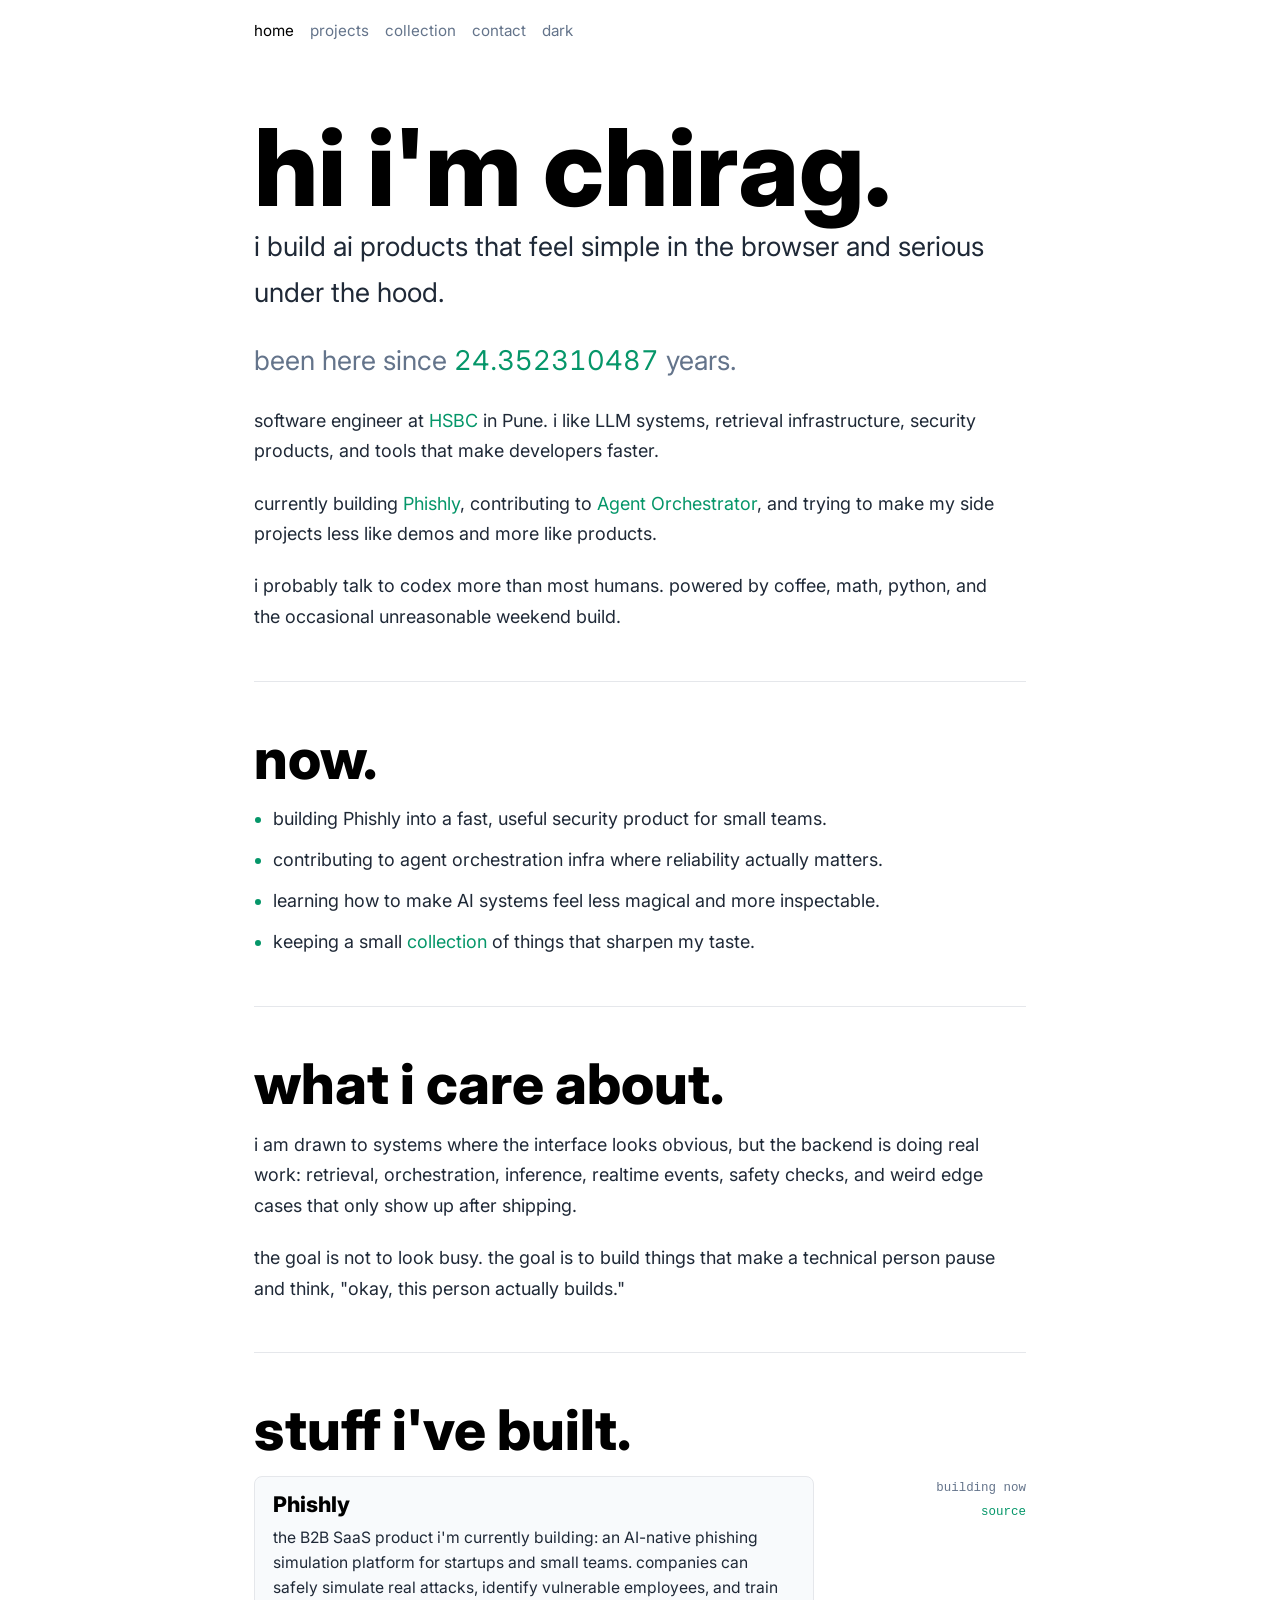
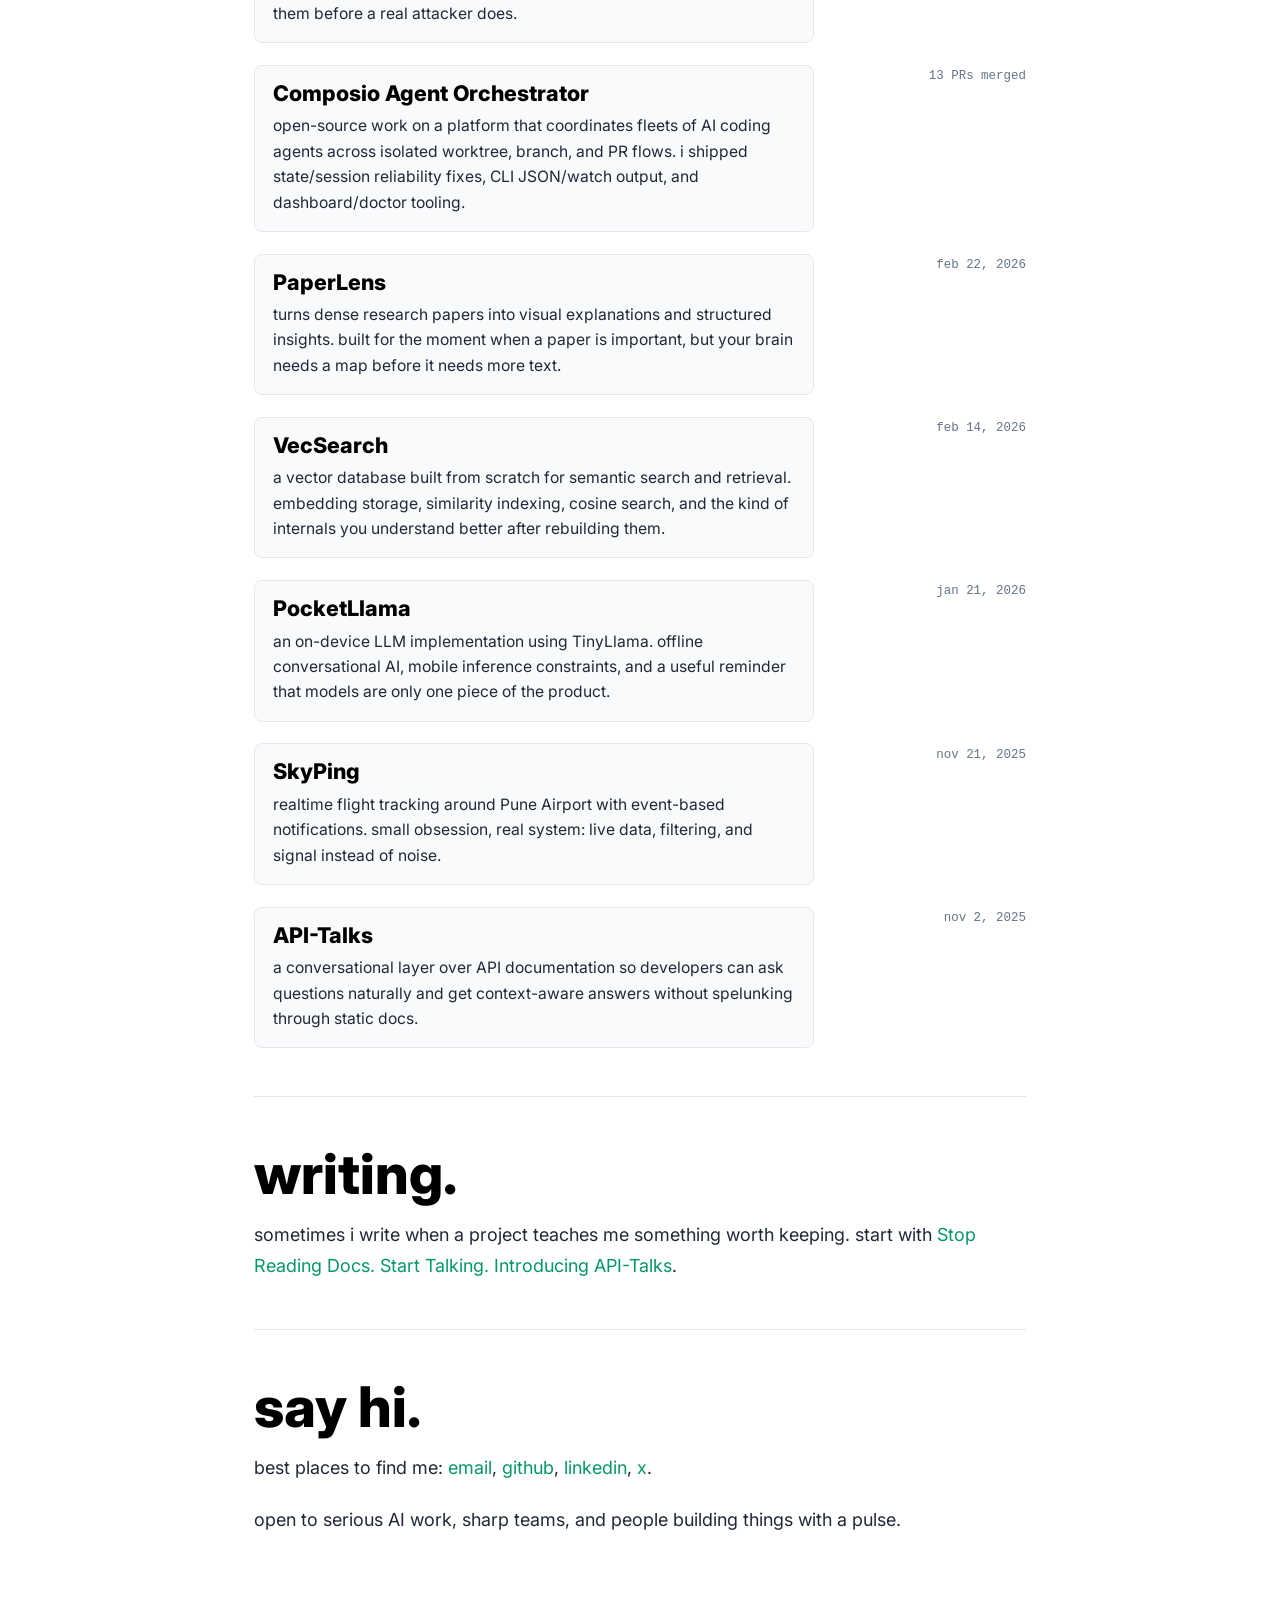
==== index.html @ a4f9f858 "add now section and curated collection" ====
<!DOCTYPE html>
<html lang="en">
<head>
    <meta charset="UTF-8">
    <meta name="viewport" content="width=device-width, initial-scale=1.0">
    <meta name="description" content="Chirag Arora - Software Engineer building AI products, retrieval systems, and developer tools.">
    <meta name="author" content="Chirag Arora">
    <meta name="theme-color" content="#ffffff">

    <meta property="og:type" content="website">
    <meta property="og:title" content="Chirag Arora - AI Software Engineer">
    <meta property="og:description" content="A proof-of-work portfolio across LLM products, vector search, realtime systems, and open source agent orchestration.">

    <meta name="twitter:card" content="summary">
    <meta name="twitter:title" content="Chirag Arora - AI Software Engineer">
    <meta name="twitter:description" content="I build practical AI products with real technical depth.">
    <meta name="twitter:creator" content="@iChiragArora">

    <title>Chirag Arora - AI Software Engineer</title>
    <link rel="icon" type="image/svg+xml" href="favicon.svg">
    <link rel="icon" type="image/png" href="favicon.png">
    <link rel="apple-touch-icon" href="favicon.png">
    <link rel="preconnect" href="https://fonts.googleapis.com">
    <link rel="preconnect" href="https://fonts.gstatic.com" crossorigin>
    <link href="https://fonts.googleapis.com/css2?family=Inter:wght@400;500;600;700;800;900&display=swap" rel="stylesheet">
    <link rel="stylesheet" href="styles.css">
</head>
<body>
    <a href="#main-content" class="skip-link">Skip to main content</a>
    <div class="scroll-progress" id="scrollProgress" role="progressbar" aria-label="Reading progress"></div>

    <header class="site-header">
        <nav class="nav" aria-label="Primary navigation">
            <a href="index.html" aria-current="page">home</a>
            <a href="#projects">projects</a>
            <a href="collection.html">collection</a>
            <a href="#contact">contact</a>
            <button class="theme-toggle" id="themeToggle" aria-label="Toggle theme">
                <span class="theme-label">theme</span>
            </button>
        </nav>
    </header>

    <main id="main-content" class="page">
        <section id="home" class="hero" aria-label="Introduction">
            <h1>hi i'm chirag.</h1>
            <p class="lede">i build ai products that feel simple in the browser and serious under the hood.</p>
            <p class="age-line">been here since <span id="ageCounter" data-birthdate="2002-07-31T00:00:00+05:30">23.000000000</span> years.</p>
            <p>
                software engineer at <a href="https://www.hsbc.co.in/" target="_blank" rel="noopener noreferrer">HSBC</a> in Pune.
                i like LLM systems, retrieval infrastructure, security products, and tools that make developers faster.
            </p>
            <p>
                currently building <a href="https://www.phishly.in/" target="_blank" rel="noopener noreferrer">Phishly</a>,
                contributing to <a href="https://github.com/ComposioHQ/agent-orchestrator" target="_blank" rel="noopener noreferrer">Agent Orchestrator</a>,
                and trying to make my side projects less like demos and more like products.
            </p>
            <p>
                i probably talk to codex more than most humans. powered by coffee, math, python, and the occasional unreasonable weekend build.
            </p>
        </section>

        <hr>

        <section class="now" aria-label="Now">
            <h2>now.</h2>
            <ul class="now-list">
                <li>building Phishly into a fast, useful security product for small teams.</li>
                <li>contributing to agent orchestration infra where reliability actually matters.</li>
                <li>learning how to make AI systems feel less magical and more inspectable.</li>
                <li>keeping a small <a href="collection.html">collection</a> of things that sharpen my taste.</li>
            </ul>
        </section>

        <hr>

        <section class="story" aria-label="About">
            <h2>what i care about.</h2>
            <p>
                i am drawn to systems where the interface looks obvious, but the backend is doing real work:
                retrieval, orchestration, inference, realtime events, safety checks, and weird edge cases that only show up after shipping.
            </p>
            <p>
                the goal is not to look busy. the goal is to build things that make a technical person pause and think,
                "okay, this person actually builds."
            </p>
        </section>

        <hr>

        <section id="projects" class="projects" aria-label="Projects">
            <h2>stuff i've built.</h2>
            <div class="projects-grid">
                <article class="project-item">
                    <a href="https://www.phishly.in/" target="_blank" rel="noopener noreferrer" class="project-card">
                        <h3>Phishly</h3>
                        <p>
                            the B2B SaaS product i'm currently building: an AI-native phishing simulation platform for startups and small teams. companies can safely simulate real attacks, identify vulnerable employees, and train them before a real attacker does.
                        </p>
                    </a>
                    <div class="project-meta">
                        <span>building now</span>
                        <a href="https://github.com/ChiragArora31/Phishly" target="_blank" rel="noopener noreferrer">source</a>
                    </div>
                </article>

                <article class="project-item">
                    <a href="https://github.com/ComposioHQ/agent-orchestrator" target="_blank" rel="noopener noreferrer" class="project-card">
                        <h3>Composio Agent Orchestrator</h3>
                        <p>
                            open-source work on a platform that coordinates fleets of AI coding agents across isolated worktree, branch, and PR flows. i shipped state/session reliability fixes, CLI JSON/watch output, and dashboard/doctor tooling.
                        </p>
                    </a>
                    <div class="project-meta">
                        <span>13 PRs merged</span>
                    </div>
                </article>

                <article class="project-item">
                    <a href="https://www.paperlens.in/" target="_blank" rel="noopener noreferrer" class="project-card">
                        <h3>PaperLens</h3>
                        <p>
                            turns dense research papers into visual explanations and structured insights. built for the moment when a paper is important, but your brain needs a map before it needs more text.
                        </p>
                    </a>
                    <div class="project-meta">
                        <span>feb 22, 2026</span>
                    </div>
                </article>

                <article class="project-item">
                    <a href="https://github.com/ChiragArora31/VecSearch" target="_blank" rel="noopener noreferrer" class="project-card">
                        <h3>VecSearch</h3>
                        <p>
                            a vector database built from scratch for semantic search and retrieval. embedding storage, similarity indexing, cosine search, and the kind of internals you understand better after rebuilding them.
                        </p>
                    </a>
                    <div class="project-meta">
                        <span>feb 14, 2026</span>
                    </div>
                </article>

                <article class="project-item">
                    <a href="https://github.com/ChiragArora31/PocketLlama" target="_blank" rel="noopener noreferrer" class="project-card">
                        <h3>PocketLlama</h3>
                        <p>
                            an on-device LLM implementation using TinyLlama. offline conversational AI, mobile inference constraints, and a useful reminder that models are only one piece of the product.
                        </p>
                    </a>
                    <div class="project-meta">
                        <span>jan 21, 2026</span>
                    </div>
                </article>

                <article class="project-item">
                    <a href="https://github.com/ChiragArora31/SkyPing" target="_blank" rel="noopener noreferrer" class="project-card">
                        <h3>SkyPing</h3>
                        <p>
                            realtime flight tracking around Pune Airport with event-based notifications. small obsession, real system: live data, filtering, and signal instead of noise.
                        </p>
                    </a>
                    <div class="project-meta">
                        <span>nov 21, 2025</span>
                    </div>
                </article>

                <article class="project-item">
                    <a href="https://github.com/ChiragArora31/API-Talks" target="_blank" rel="noopener noreferrer" class="project-card">
                        <h3>API-Talks</h3>
                        <p>
                            a conversational layer over API documentation so developers can ask questions naturally and get context-aware answers without spelunking through static docs.
                        </p>
                    </a>
                    <div class="project-meta">
                        <span>nov 2, 2025</span>
                    </div>
                </article>
            </div>
        </section>

        <hr>

        <section id="writing" aria-label="Writing">
            <h2>writing.</h2>
            <p>
                sometimes i write when a project teaches me something worth keeping.
                start with <a href="https://medium.com/@chiragarora1831/stop-reading-docs-start-talking-introducing-api-talks-6054b55aecd1" target="_blank" rel="noopener noreferrer">Stop Reading Docs. Start Talking. Introducing API-Talks</a>.
            </p>
        </section>

        <hr>

        <section id="contact" aria-label="Contact">
            <h2>say hi.</h2>
            <p>
                best places to find me:
                <a href="mailto:chiragarora1831@gmail.com">email</a>,
                <a href="https://github.com/ChiragArora31/" target="_blank" rel="noopener noreferrer">github</a>,
                <a href="https://www.linkedin.com/in/chirag-arora-3107/" target="_blank" rel="noopener noreferrer">linkedin</a>,
                <a href="https://x.com/iChiragArora" target="_blank" rel="noopener noreferrer">x</a>.
            </p>
            <p>open to serious AI work, sharp teams, and people building things with a pulse.</p>
        </section>
    </main>

    <script src="script.js"></script>
</body>
</html>
---- styles.css ----
:root {
    --bg-color: #ffffff;
    --text-color: #1f2937;
    --heading-color: #000000;
    --muted-color: #64748b;
    --link-color: #059669;
    --border-color: #e5e7eb;
    --card-color: #f8fafc;
    --card-hover: #f1f5f9;
    --focus-color: #059669;
    --font-sans: "Inter", -apple-system, BlinkMacSystemFont, "Segoe UI", sans-serif;
    --font-mono: "SFMono-Regular", Consolas, "Liberation Mono", monospace;
    --container: 820px;
    --transition: 180ms ease;
}

[data-theme="dark"] {
    --bg-color: #050505;
    --text-color: #d1d5db;
    --heading-color: #ffffff;
    --muted-color: #9ca3af;
    --link-color: #34d399;
    --border-color: #242424;
    --card-color: #101010;
    --card-hover: #171717;
    --focus-color: #34d399;
}

* {
    box-sizing: border-box;
    margin: 0;
    padding: 0;
}

html {
    scroll-behavior: smooth;
}

body {
    background: var(--bg-color);
    color: var(--text-color);
    font-family: var(--font-sans);
    font-size: 18px;
    line-height: 1.7;
    text-rendering: optimizeLegibility;
    -webkit-font-smoothing: antialiased;
    transition: background-color var(--transition), color var(--transition);
}

a {
    color: var(--link-color);
    text-decoration: none;
    text-decoration-thickness: 1px;
    text-underline-offset: 3px;
    transition: color var(--transition), background-color var(--transition), border-color var(--transition);
}

a:hover {
    text-decoration: underline;
}

a:focus-visible,
button:focus-visible {
    outline: 2px solid var(--focus-color);
    outline-offset: 3px;
}

h1,
h2,
h3 {
    color: var(--heading-color);
    font-weight: 800;
    line-height: 1.05;
    letter-spacing: 0;
}

h1 {
    max-width: 10ch;
    font-size: clamp(3.5rem, 11vw, 6.7rem);
}

h2 {
    margin-bottom: 1rem;
    font-size: clamp(2rem, 6vw, 3.5rem);
}

h3 {
    font-size: 1.35rem;
}

p {
    max-width: 68ch;
    margin-bottom: 1.35rem;
}

hr {
    max-width: var(--container);
    margin: 3rem auto;
    border: 0;
    border-top: 1px solid var(--border-color);
}

.skip-link {
    position: absolute;
    top: -100px;
    left: 1rem;
    z-index: 10000;
    background: var(--heading-color);
    color: var(--bg-color);
    padding: 0.55rem 0.8rem;
    font-weight: 700;
}

.skip-link:focus {
    top: 1rem;
}

.scroll-progress {
    position: fixed;
    top: 0;
    left: 0;
    z-index: 1000;
    width: 0;
    height: 2px;
    background: var(--link-color);
}

.site-header {
    max-width: var(--container);
    margin: 0 auto;
    padding: 1.15rem 1.5rem 0;
}

.nav {
    display: flex;
    align-items: center;
    gap: 1rem;
    flex-wrap: wrap;
    font-size: 0.95rem;
}

.nav a,
.theme-toggle {
    color: var(--muted-color);
}

.nav a[aria-current="page"],
.nav a:hover,
.theme-toggle:hover {
    color: var(--heading-color);
}

.theme-toggle {
    border: 0;
    background: transparent;
    cursor: pointer;
    font: inherit;
}

.page {
    max-width: var(--container);
    margin: 0 auto;
    padding: 3.2rem 1.5rem 5rem;
}

.hero {
    padding-top: 1rem;
}

.hero.compact h1 {
    max-width: 14ch;
}

.lede,
.age-line {
    font-size: clamp(1.25rem, 3vw, 1.7rem);
}

.age-line {
    color: var(--muted-color);
}

#ageCounter {
    color: var(--link-color);
    font-variant-numeric: tabular-nums;
}

.story p:last-child,
.now-list,
#writing p:last-child,
#contact p:last-child {
    margin-bottom: 0;
}

.now-list {
    display: grid;
    gap: 0.65rem;
    max-width: 68ch;
    padding-left: 1.2rem;
}

.now-list li::marker {
    color: var(--link-color);
}

.projects-grid {
    display: flex;
    flex-direction: column;
    gap: 1.35rem;
}

.project-item {
    display: grid;
    grid-template-columns: minmax(0, 1fr) 190px;
    gap: 1.4rem;
    align-items: start;
}

.project-card {
    display: block;
    width: 100%;
    max-width: 620px;
    padding: 1rem 1.1rem;
    color: var(--text-color);
    background: var(--card-color);
    border: 1px solid var(--border-color);
    border-radius: 8px;
}

.project-card:hover {
    background: var(--card-hover);
    text-decoration: none;
}

.project-card h3 {
    margin-bottom: 0.55rem;
}

.project-card p {
    margin-bottom: 0;
    font-size: 0.98rem;
    line-height: 1.62;
}

.project-meta {
    display: flex;
    flex-direction: column;
    align-items: flex-end;
    gap: 0.35rem;
    padding-top: 0.15rem;
    color: var(--muted-color);
    font-family: var(--font-mono);
    font-size: 0.78rem;
    line-height: 1.5;
    text-align: right;
}

.project-meta a {
    font-family: var(--font-mono);
}

.collection-page h2 {
    font-size: clamp(1.65rem, 4vw, 2.35rem);
}

.collection-list {
    display: grid;
    gap: 0.65rem;
    list-style: none;
}

.collection-list li {
    color: var(--text-color);
}

.collection-list span {
    color: var(--muted-color);
}

.collection-list a + span::before {
    content: " - ";
    color: var(--muted-color);
}

@media (max-width: 720px) {
    body {
        font-size: 17px;
    }

    .site-header {
        padding-inline: 1rem;
    }

    .page {
        padding: 2.4rem 1rem 4rem;
    }

    h1 {
        font-size: clamp(3.1rem, 15vw, 4.8rem);
    }

    hr {
        margin: 2.25rem 1rem;
    }

    .project-item {
        grid-template-columns: 1fr;
        gap: 0.45rem;
    }

    .project-card {
        max-width: none;
    }

    .project-meta {
        align-items: flex-start;
        text-align: left;
    }
}
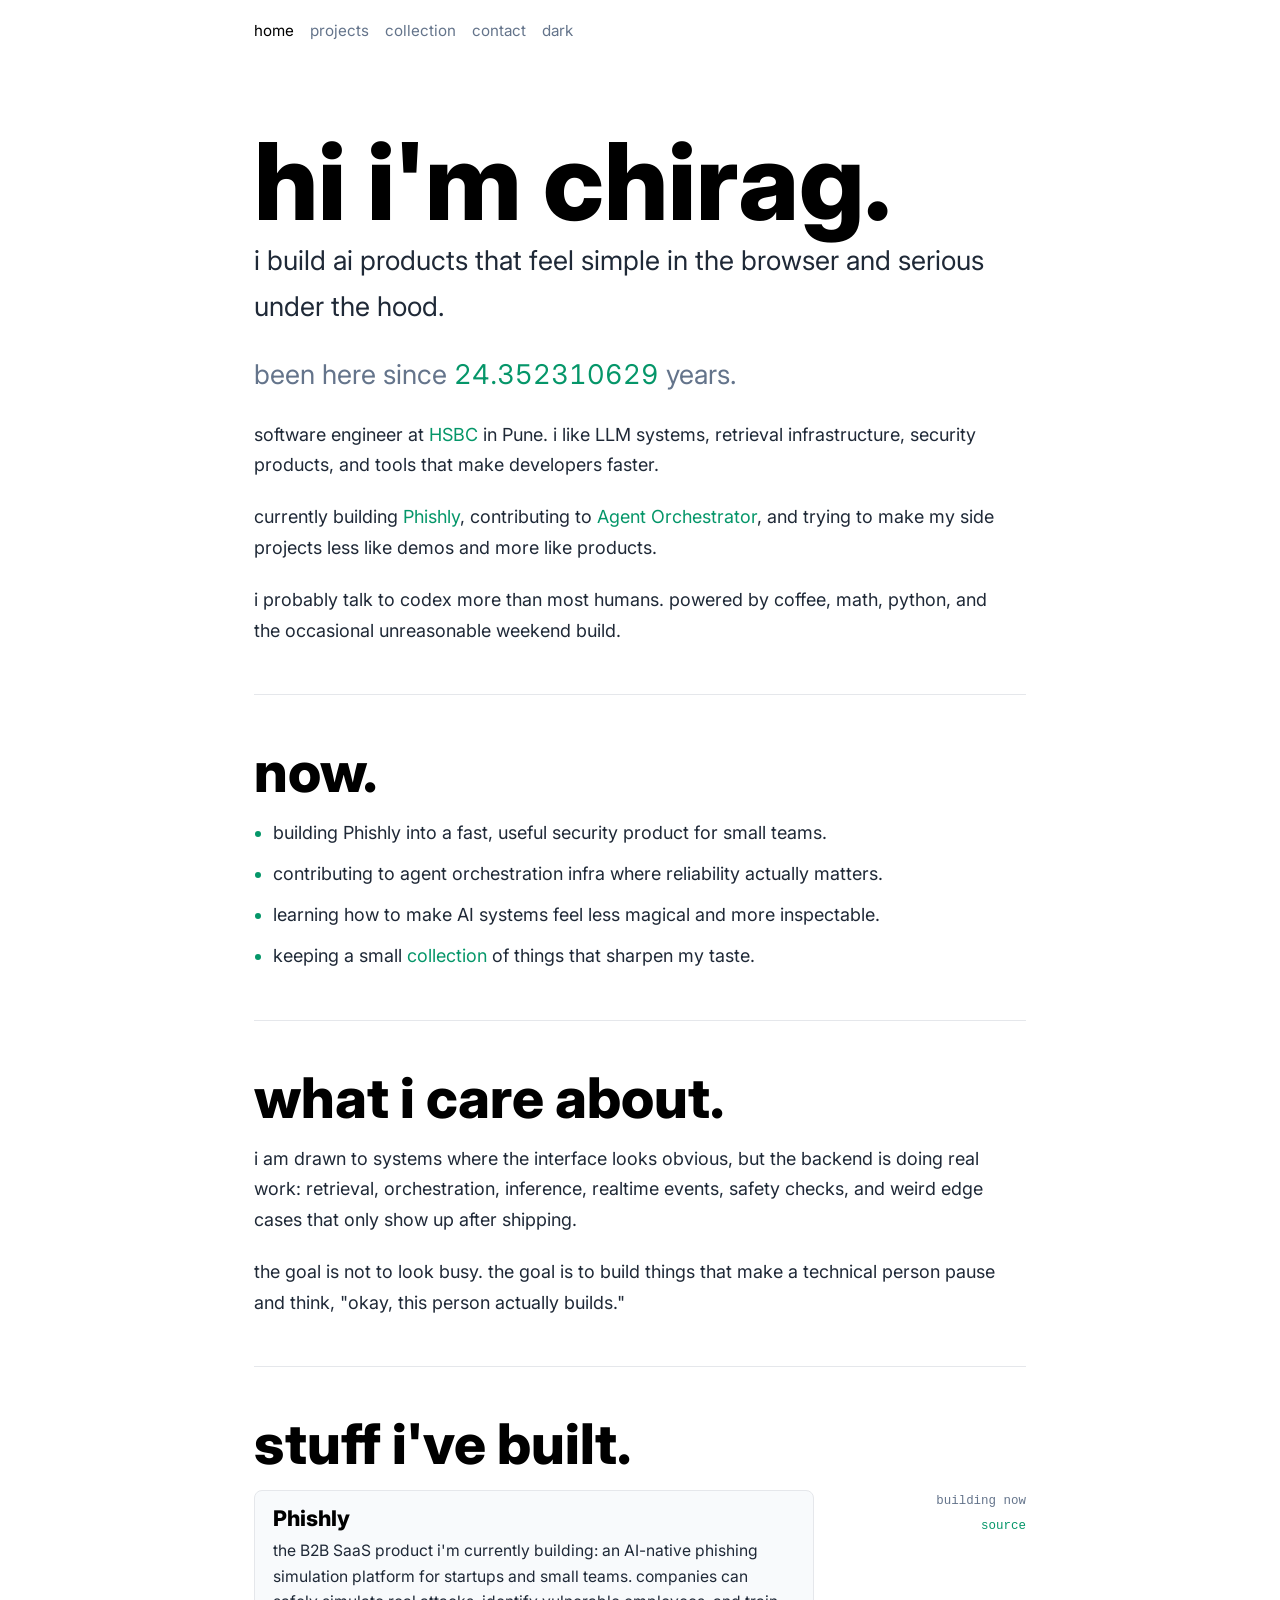
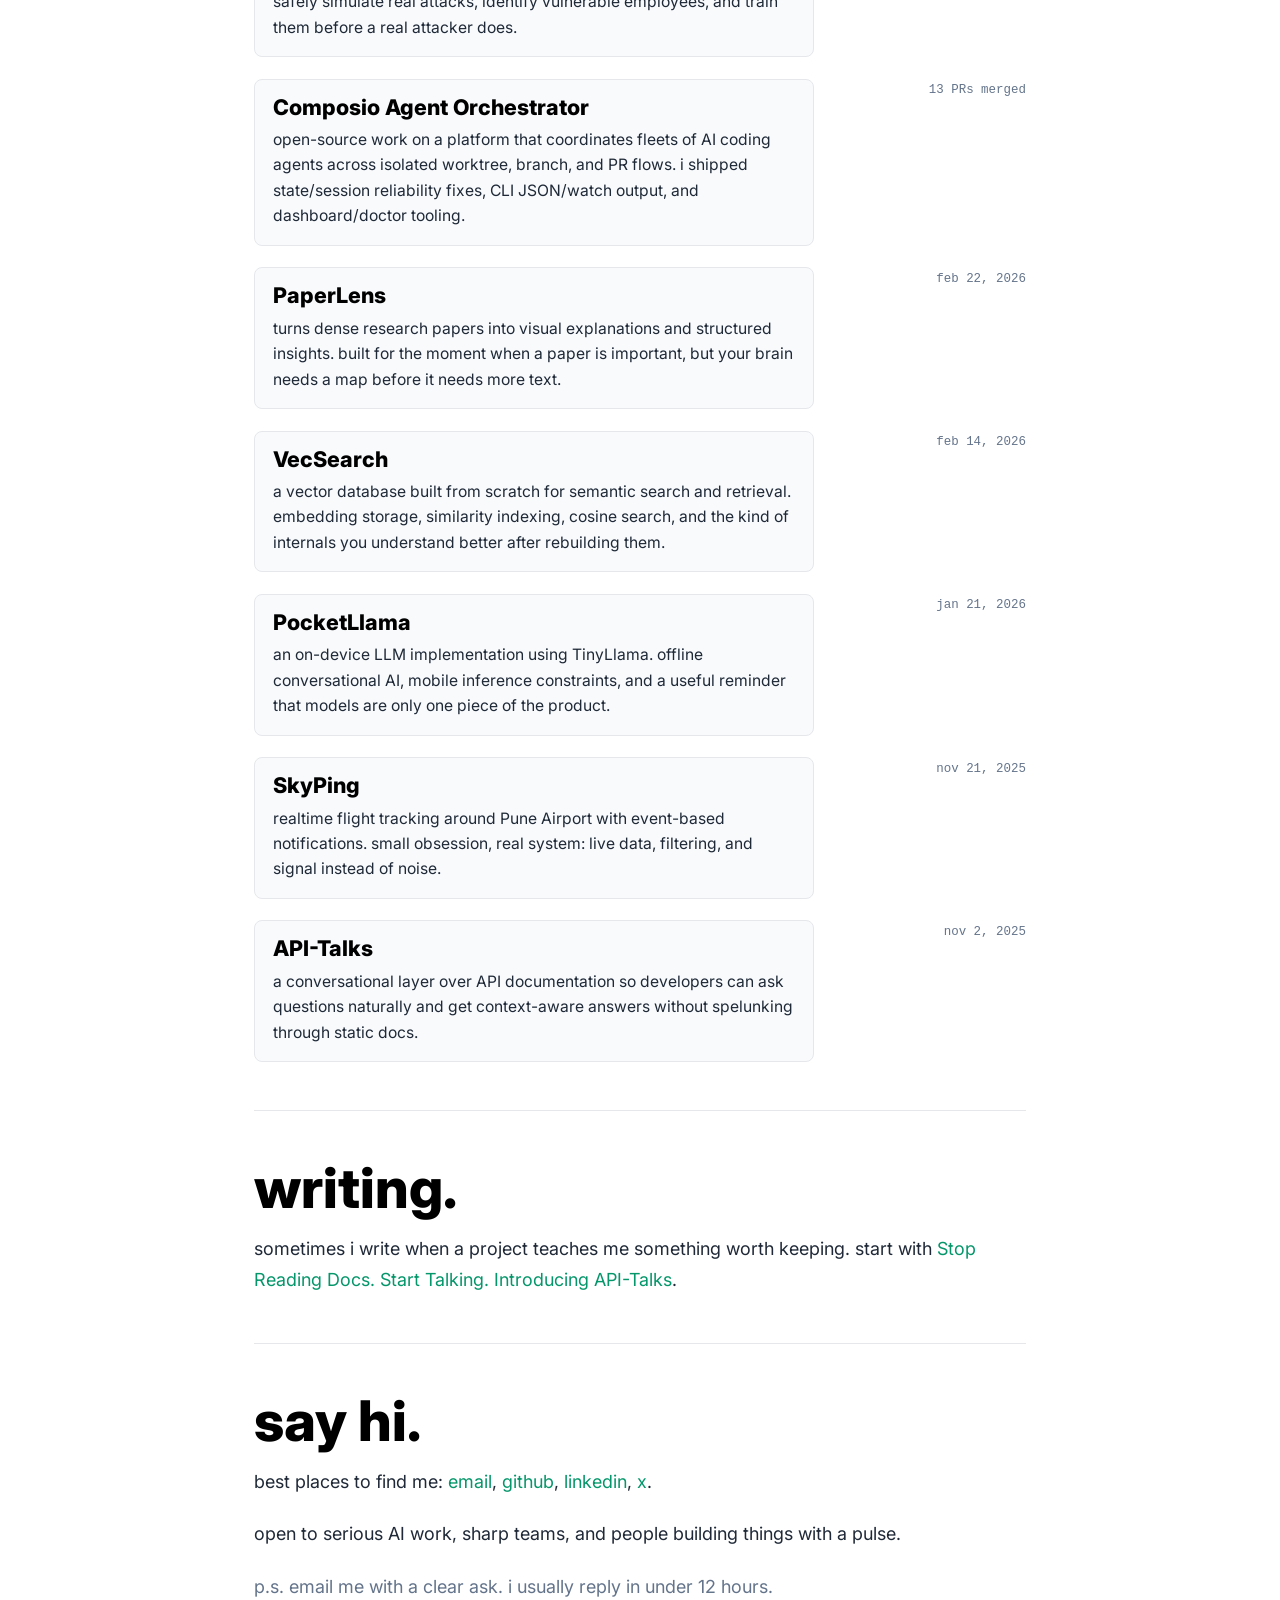
==== commit 7ccf51d2: "add contact urgency note and collection pointers" ====
--- a/index.html
+++ b/index.html
@@ -200,6 +200,7 @@
                 <a href="https://x.com/iChiragArora" target="_blank" rel="noopener noreferrer">x</a>.
             </p>
             <p>open to serious AI work, sharp teams, and people building things with a pulse.</p>
+            <p class="contact-note">p.s. email me with a clear ask. i usually reply in under 12 hours.</p>
         </section>
     </main>
 
--- a/styles.css
+++ b/styles.css
@@ -126,9 +126,15 @@
 }
 
 .site-header {
+    position: sticky;
+    top: 0;
+    z-index: 100;
+    background: var(--bg-color);
+    border-bottom: 1px solid transparent;
     max-width: var(--container);
     margin: 0 auto;
-    padding: 1.15rem 1.5rem 0;
+    padding: 1.15rem 1.5rem 0.8rem;
+    transition: background-color var(--transition), border-color var(--transition);
 }
 
 .nav {
@@ -190,6 +196,15 @@
 #writing p:last-child,
 #contact p:last-child {
     margin-bottom: 0;
+}
+
+.contact-note,
+.section-pointer {
+    color: var(--muted-color);
+}
+
+.contact-note {
+    margin-top: 1.4rem;
 }
 
 .now-list {
@@ -263,6 +278,10 @@
     font-size: clamp(1.65rem, 4vw, 2.35rem);
 }
 
+.section-pointer {
+    margin-top: -0.25rem;
+}
+
 .collection-list {
     display: grid;
     gap: 0.65rem;
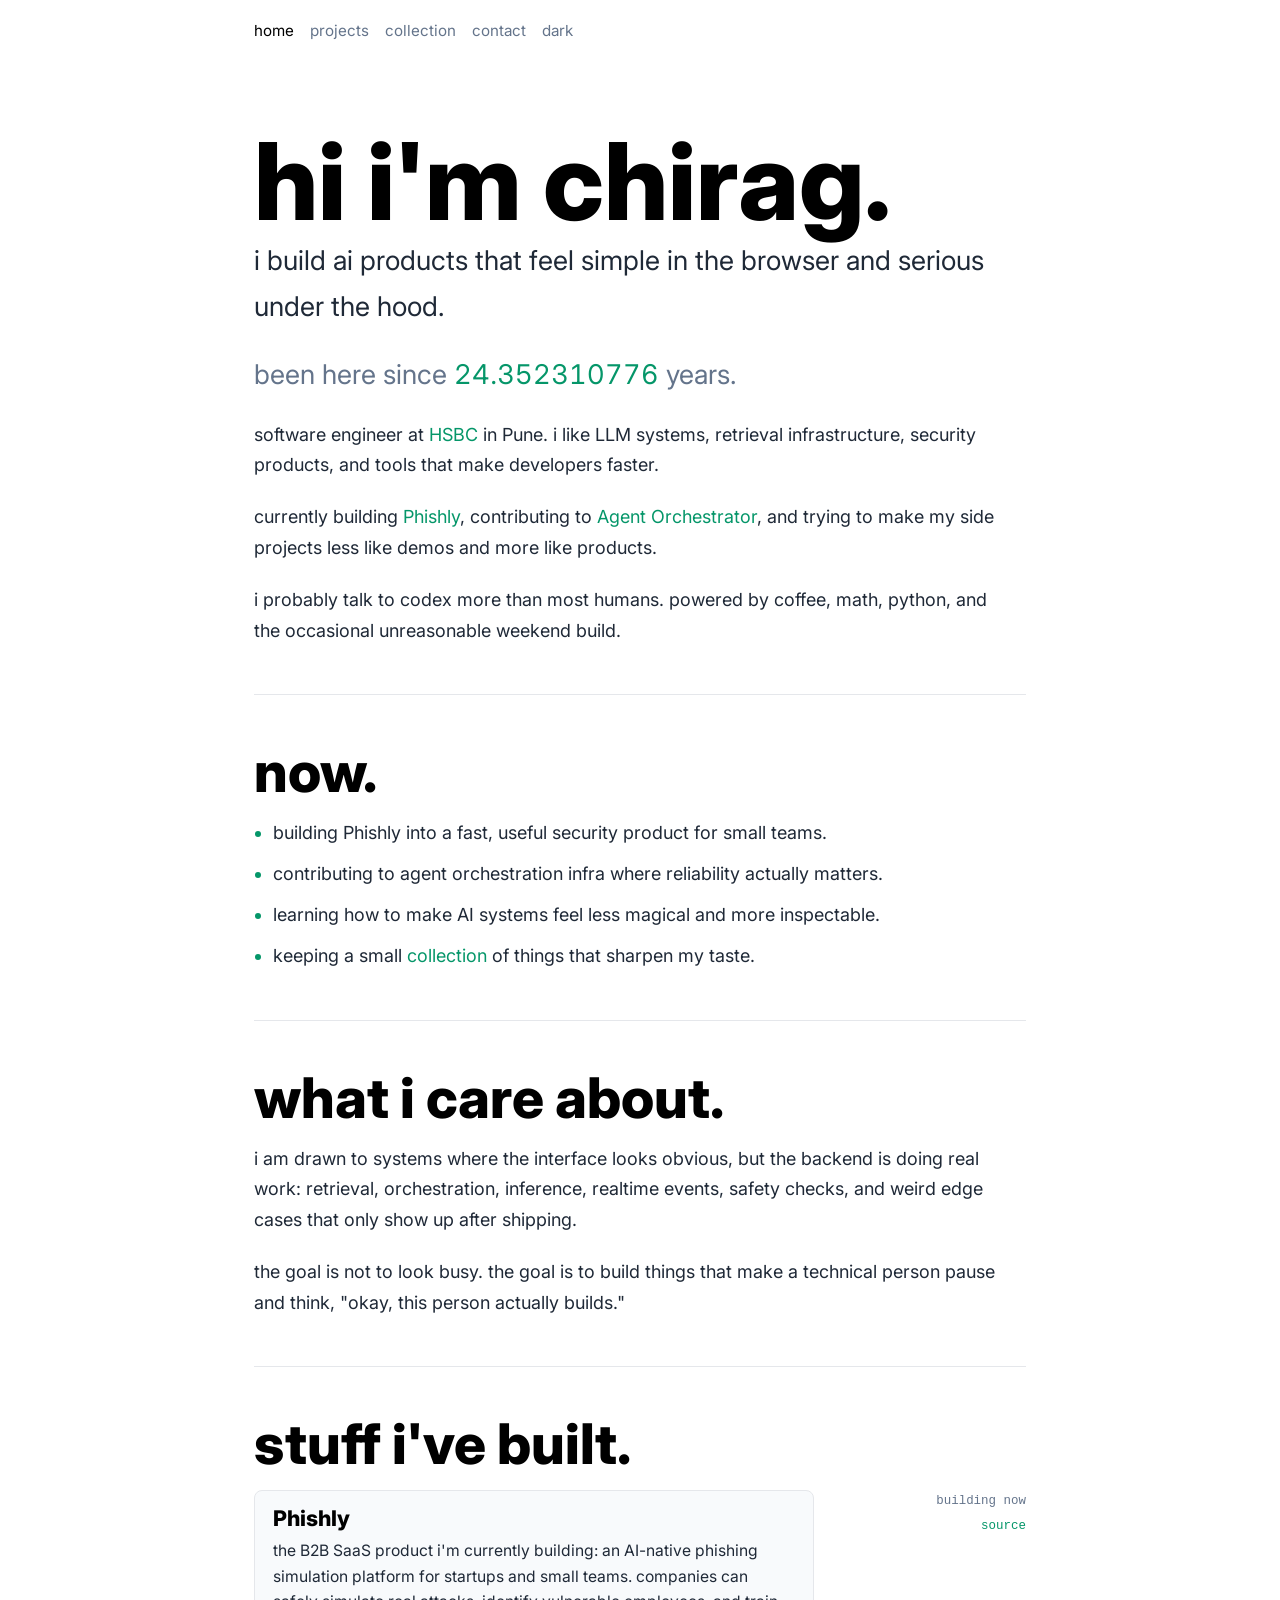
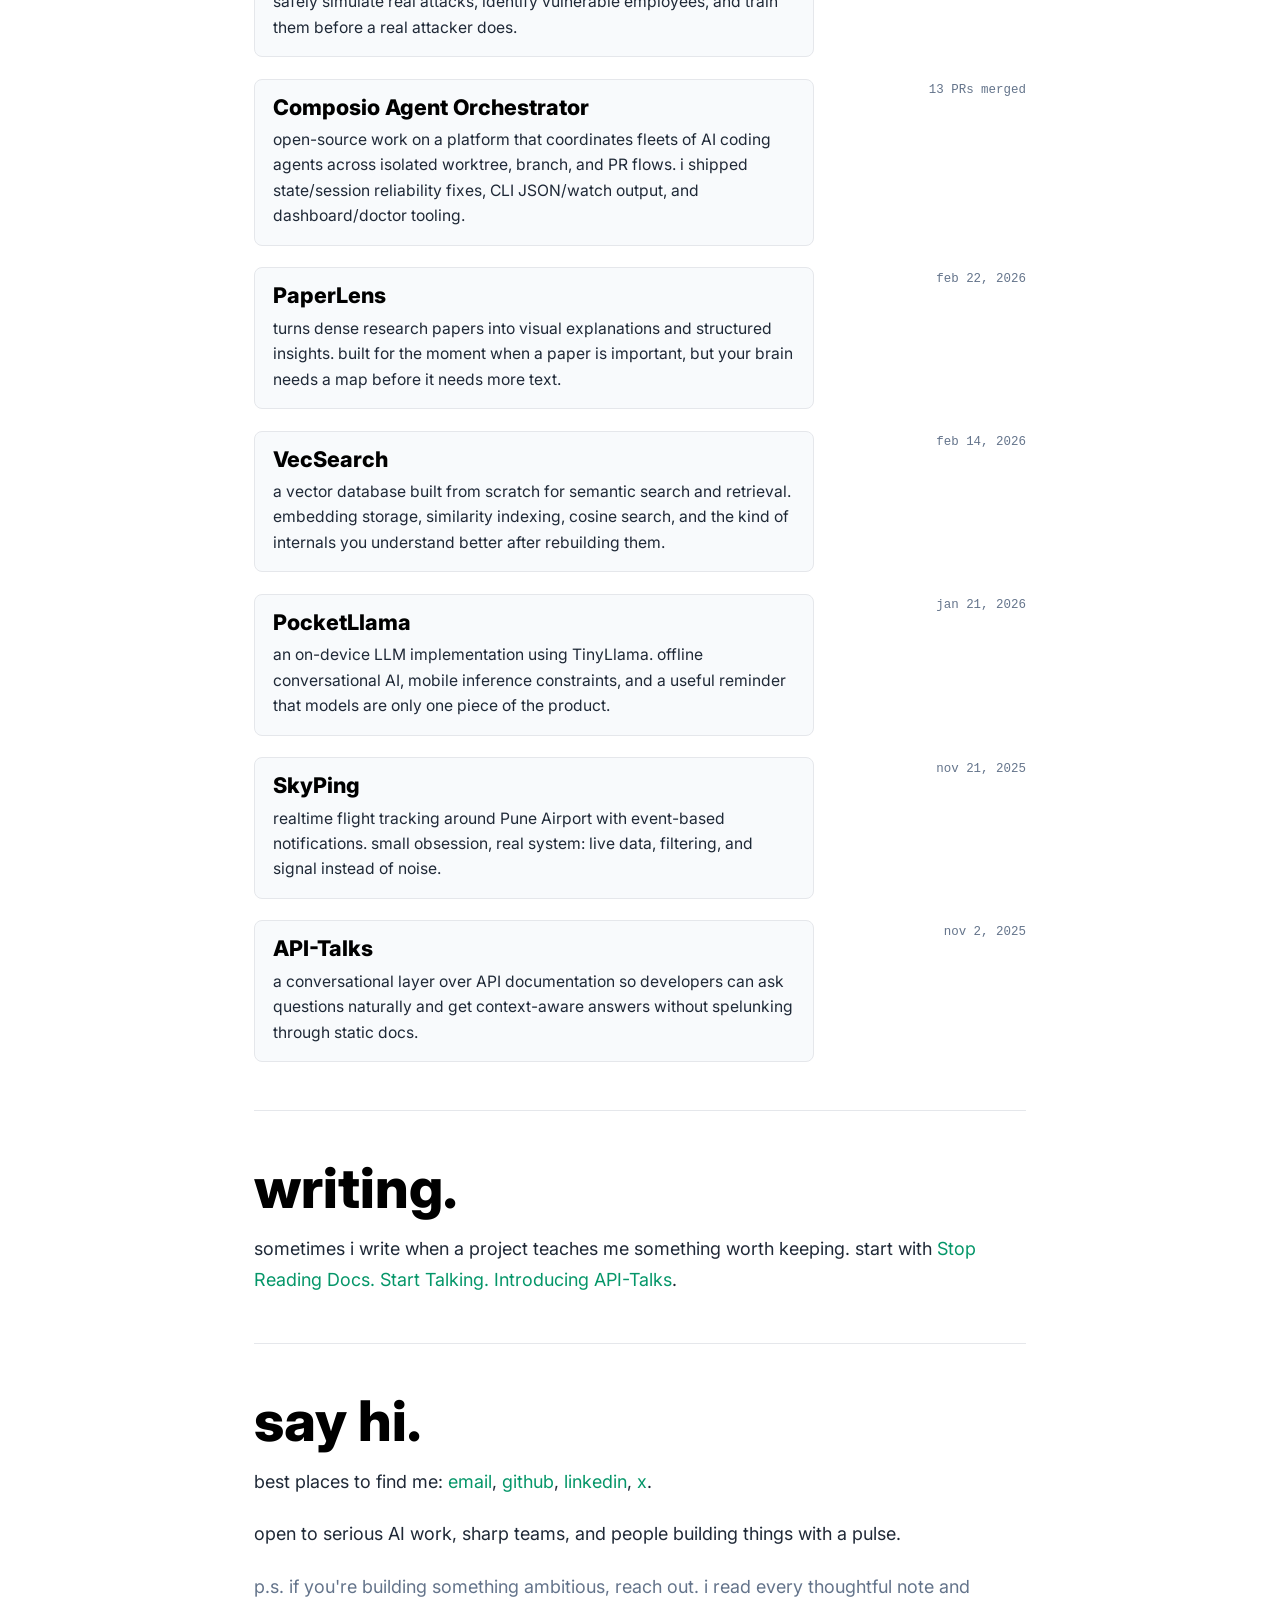
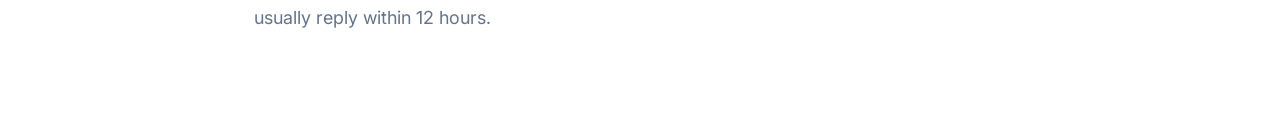
==== commit fa0e24a2: "refine contact invitation copy" ====
--- a/index.html
+++ b/index.html
@@ -200,7 +200,7 @@
                 <a href="https://x.com/iChiragArora" target="_blank" rel="noopener noreferrer">x</a>.
             </p>
             <p>open to serious AI work, sharp teams, and people building things with a pulse.</p>
-            <p class="contact-note">p.s. email me with a clear ask. i usually reply in under 12 hours.</p>
+            <p class="contact-note">p.s. if you&apos;re building something ambitious, reach out. i read every thoughtful note and usually reply within 12 hours.</p>
         </section>
     </main>
 
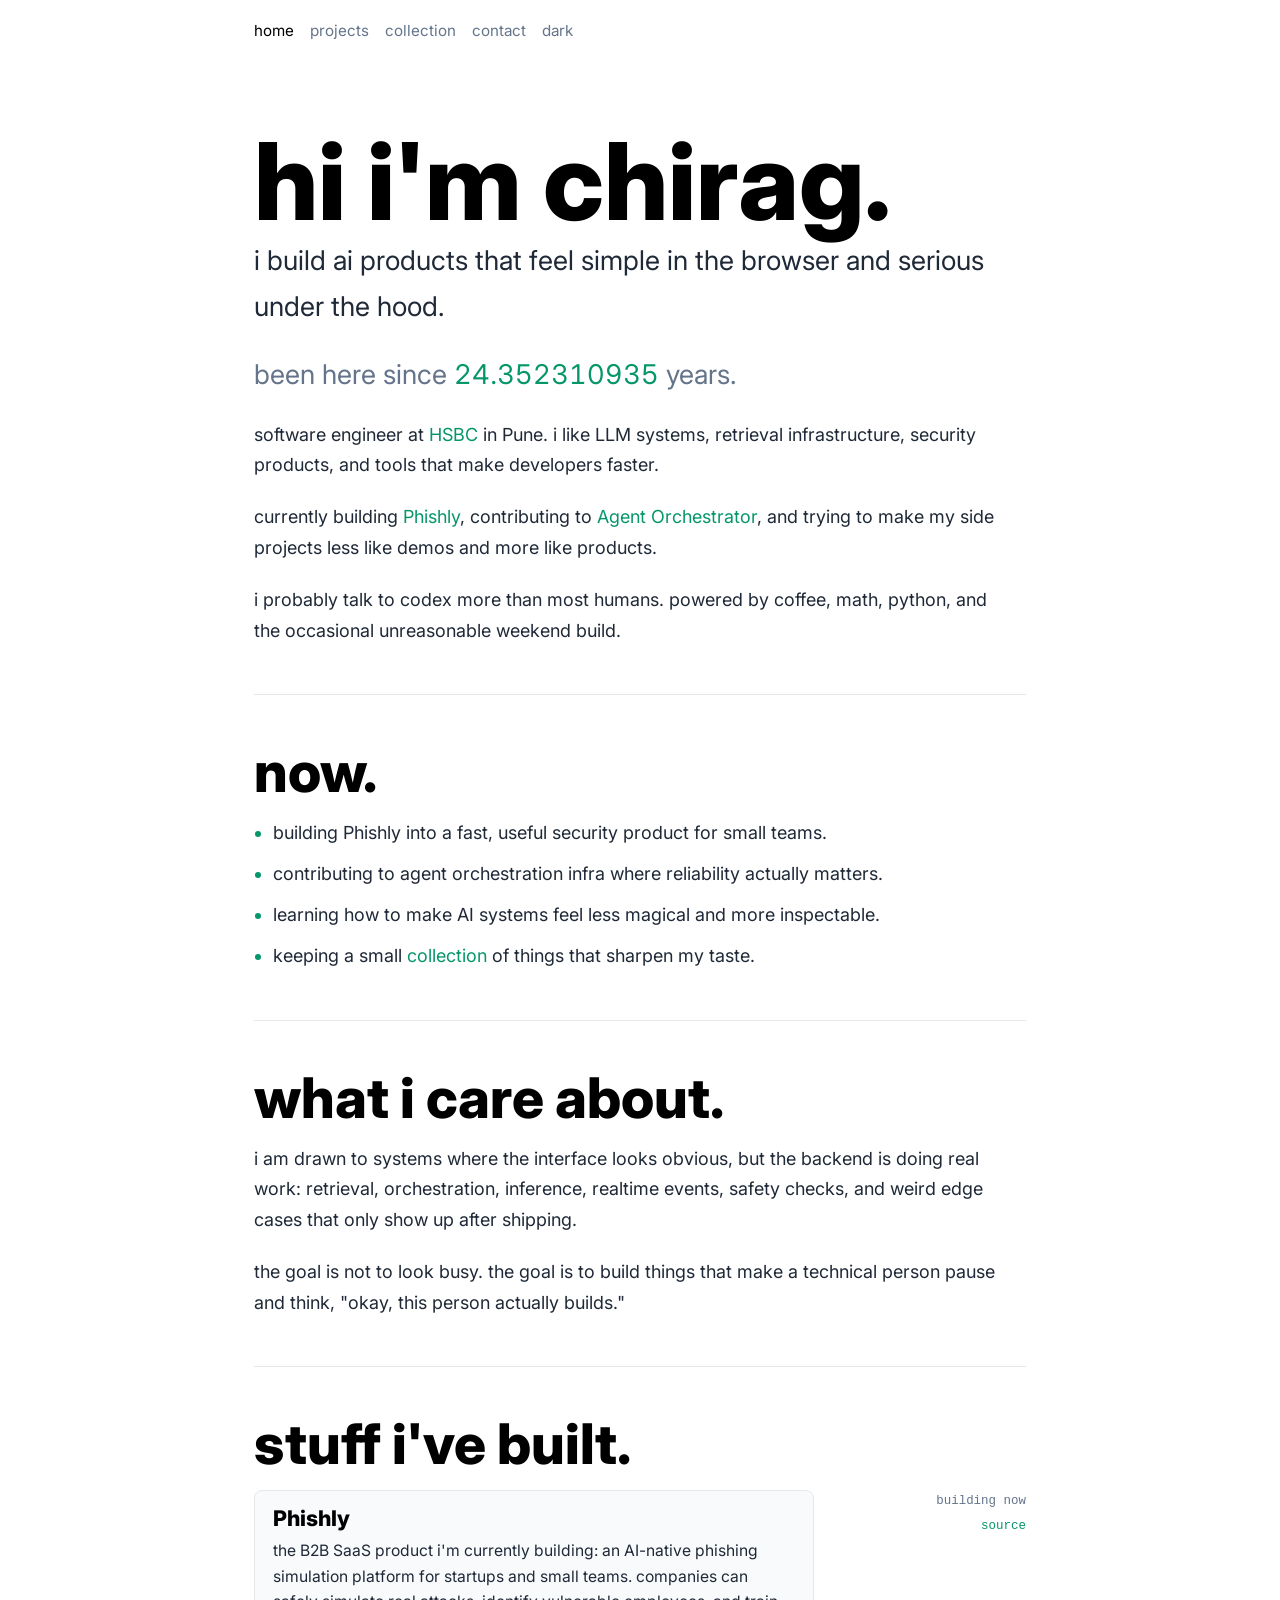
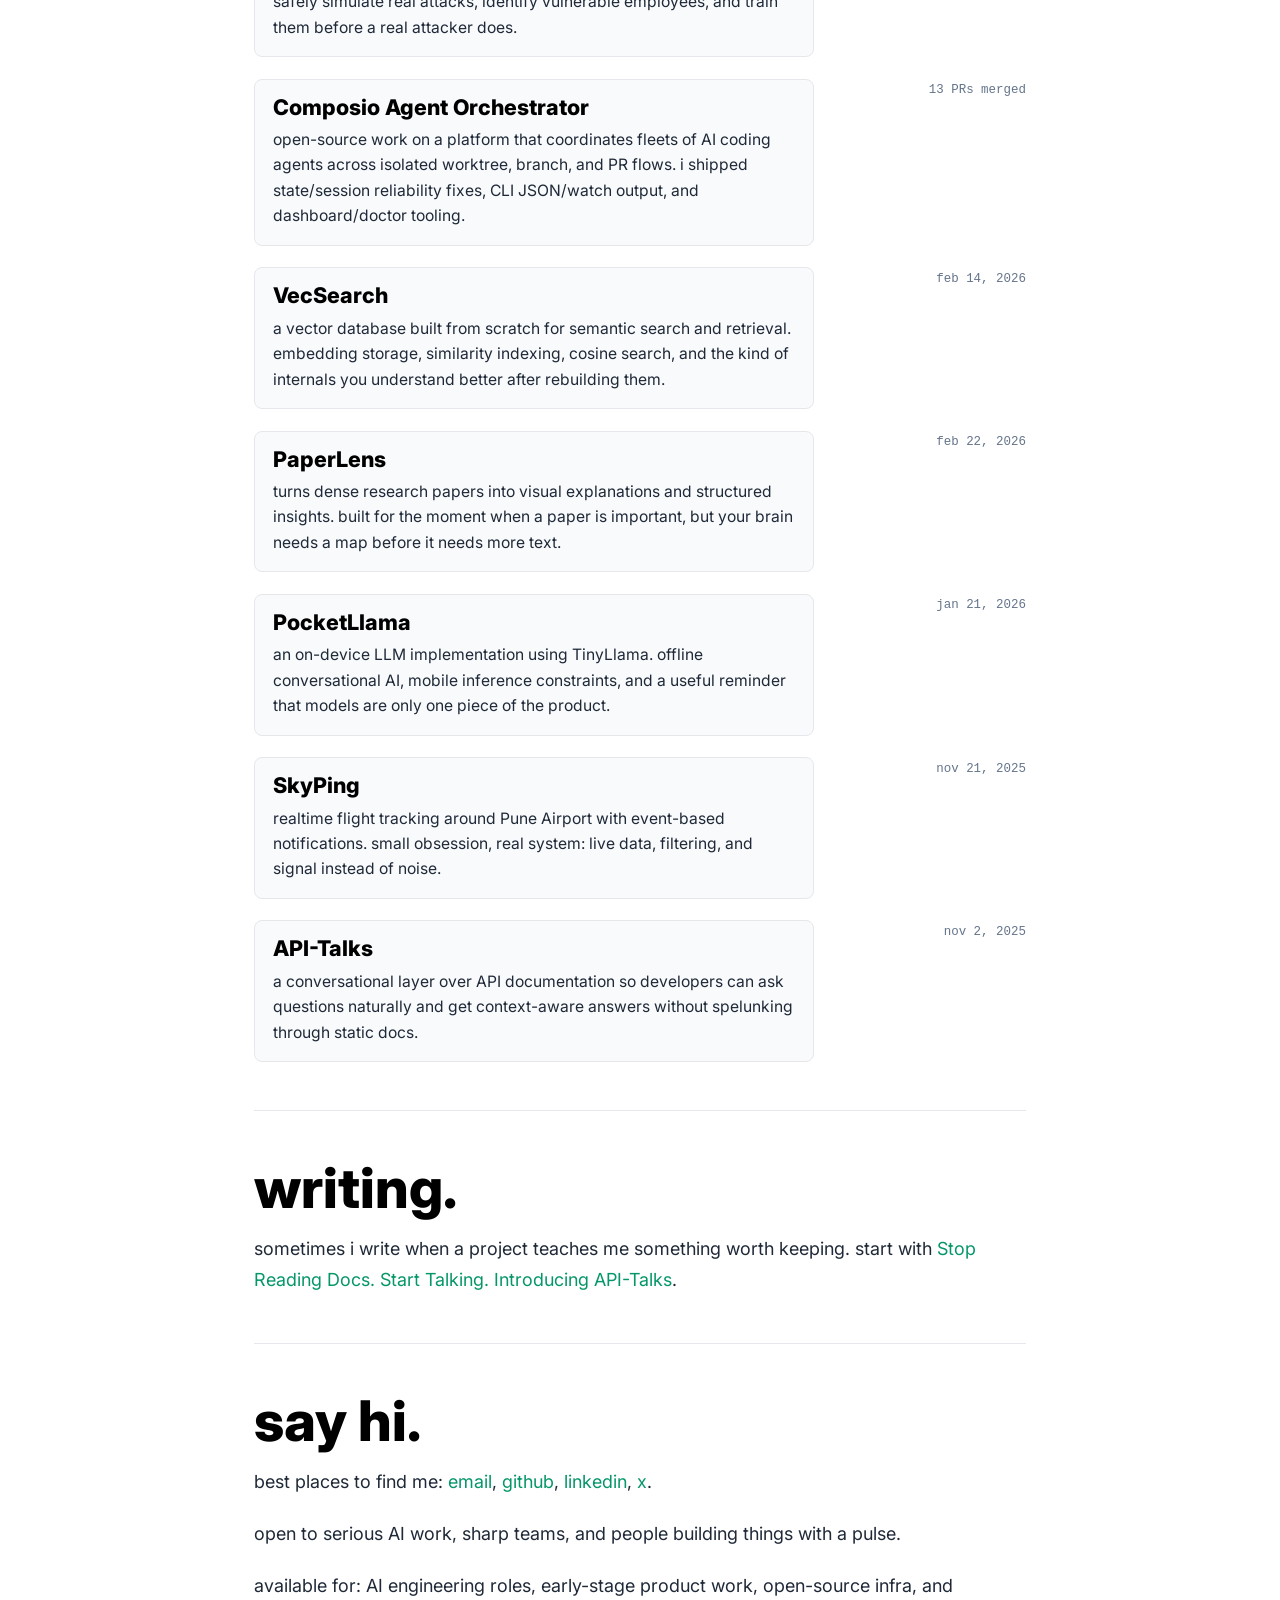
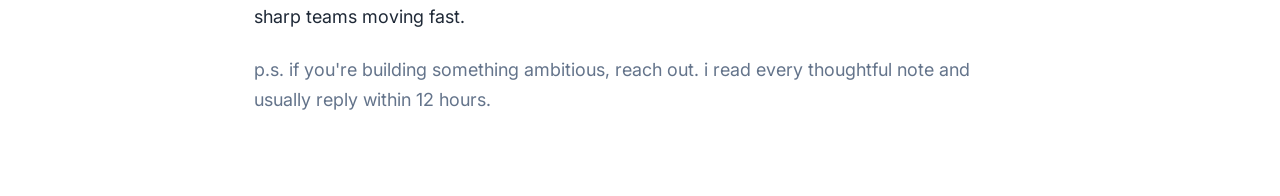
==== commit 359fc8a9: "reorder projects and clarify availability" ====
--- a/index.html
+++ b/index.html
@@ -117,6 +117,18 @@
                 </article>
 
                 <article class="project-item">
+                    <a href="https://github.com/ChiragArora31/VecSearch" target="_blank" rel="noopener noreferrer" class="project-card">
+                        <h3>VecSearch</h3>
+                        <p>
+                            a vector database built from scratch for semantic search and retrieval. embedding storage, similarity indexing, cosine search, and the kind of internals you understand better after rebuilding them.
+                        </p>
+                    </a>
+                    <div class="project-meta">
+                        <span>feb 14, 2026</span>
+                    </div>
+                </article>
+
+                <article class="project-item">
                     <a href="https://www.paperlens.in/" target="_blank" rel="noopener noreferrer" class="project-card">
                         <h3>PaperLens</h3>
                         <p>
@@ -125,18 +137,6 @@
                     </a>
                     <div class="project-meta">
                         <span>feb 22, 2026</span>
-                    </div>
-                </article>
-
-                <article class="project-item">
-                    <a href="https://github.com/ChiragArora31/VecSearch" target="_blank" rel="noopener noreferrer" class="project-card">
-                        <h3>VecSearch</h3>
-                        <p>
-                            a vector database built from scratch for semantic search and retrieval. embedding storage, similarity indexing, cosine search, and the kind of internals you understand better after rebuilding them.
-                        </p>
-                    </a>
-                    <div class="project-meta">
-                        <span>feb 14, 2026</span>
                     </div>
                 </article>
 
@@ -200,6 +200,7 @@
                 <a href="https://x.com/iChiragArora" target="_blank" rel="noopener noreferrer">x</a>.
             </p>
             <p>open to serious AI work, sharp teams, and people building things with a pulse.</p>
+            <p>available for: AI engineering roles, early-stage product work, open-source infra, and sharp teams moving fast.</p>
             <p class="contact-note">p.s. if you&apos;re building something ambitious, reach out. i read every thoughtful note and usually reply within 12 hours.</p>
         </section>
     </main>
--- a/styles.css
+++ b/styles.css
@@ -301,6 +301,15 @@
     color: var(--muted-color);
 }
 
+.collection-list a + .duration::before {
+    content: "";
+}
+
+.collection-list .duration + span::before {
+    content: " - ";
+    color: var(--muted-color);
+}
+
 @media (max-width: 720px) {
     body {
         font-size: 17px;
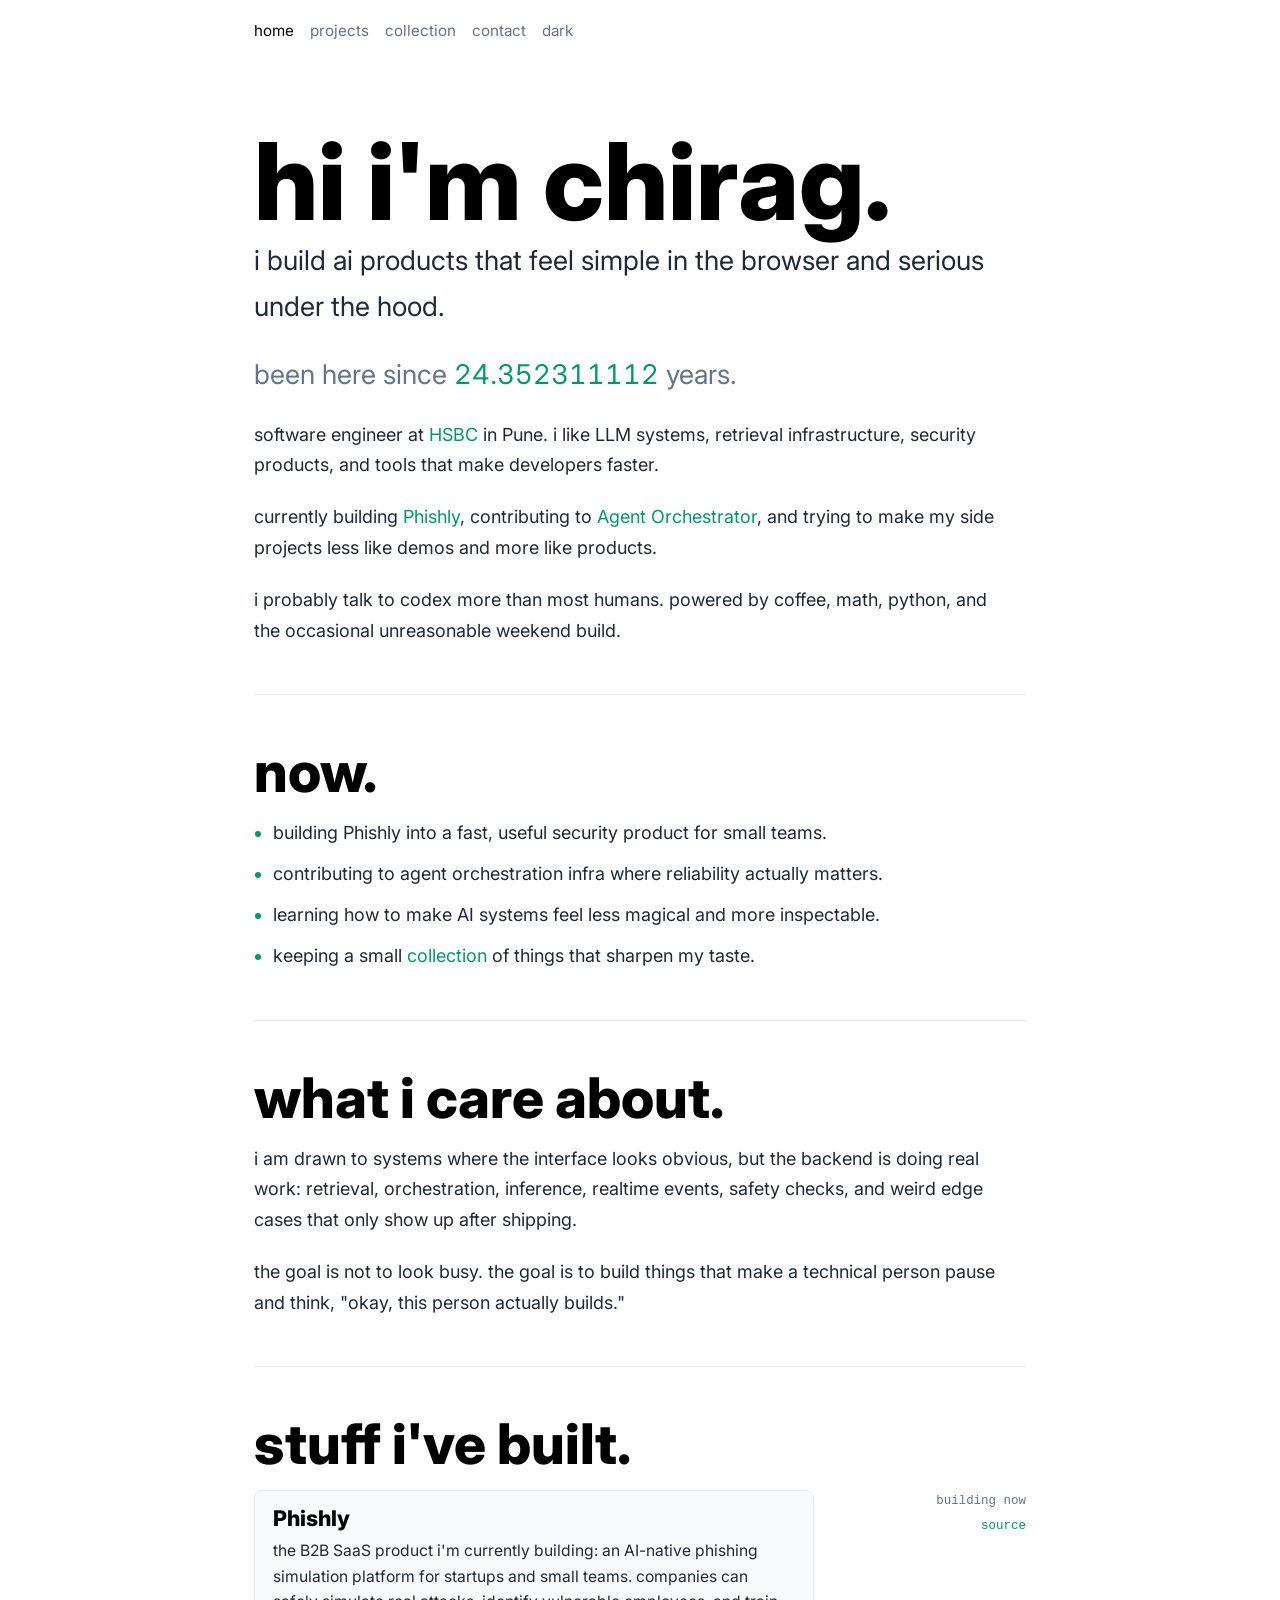
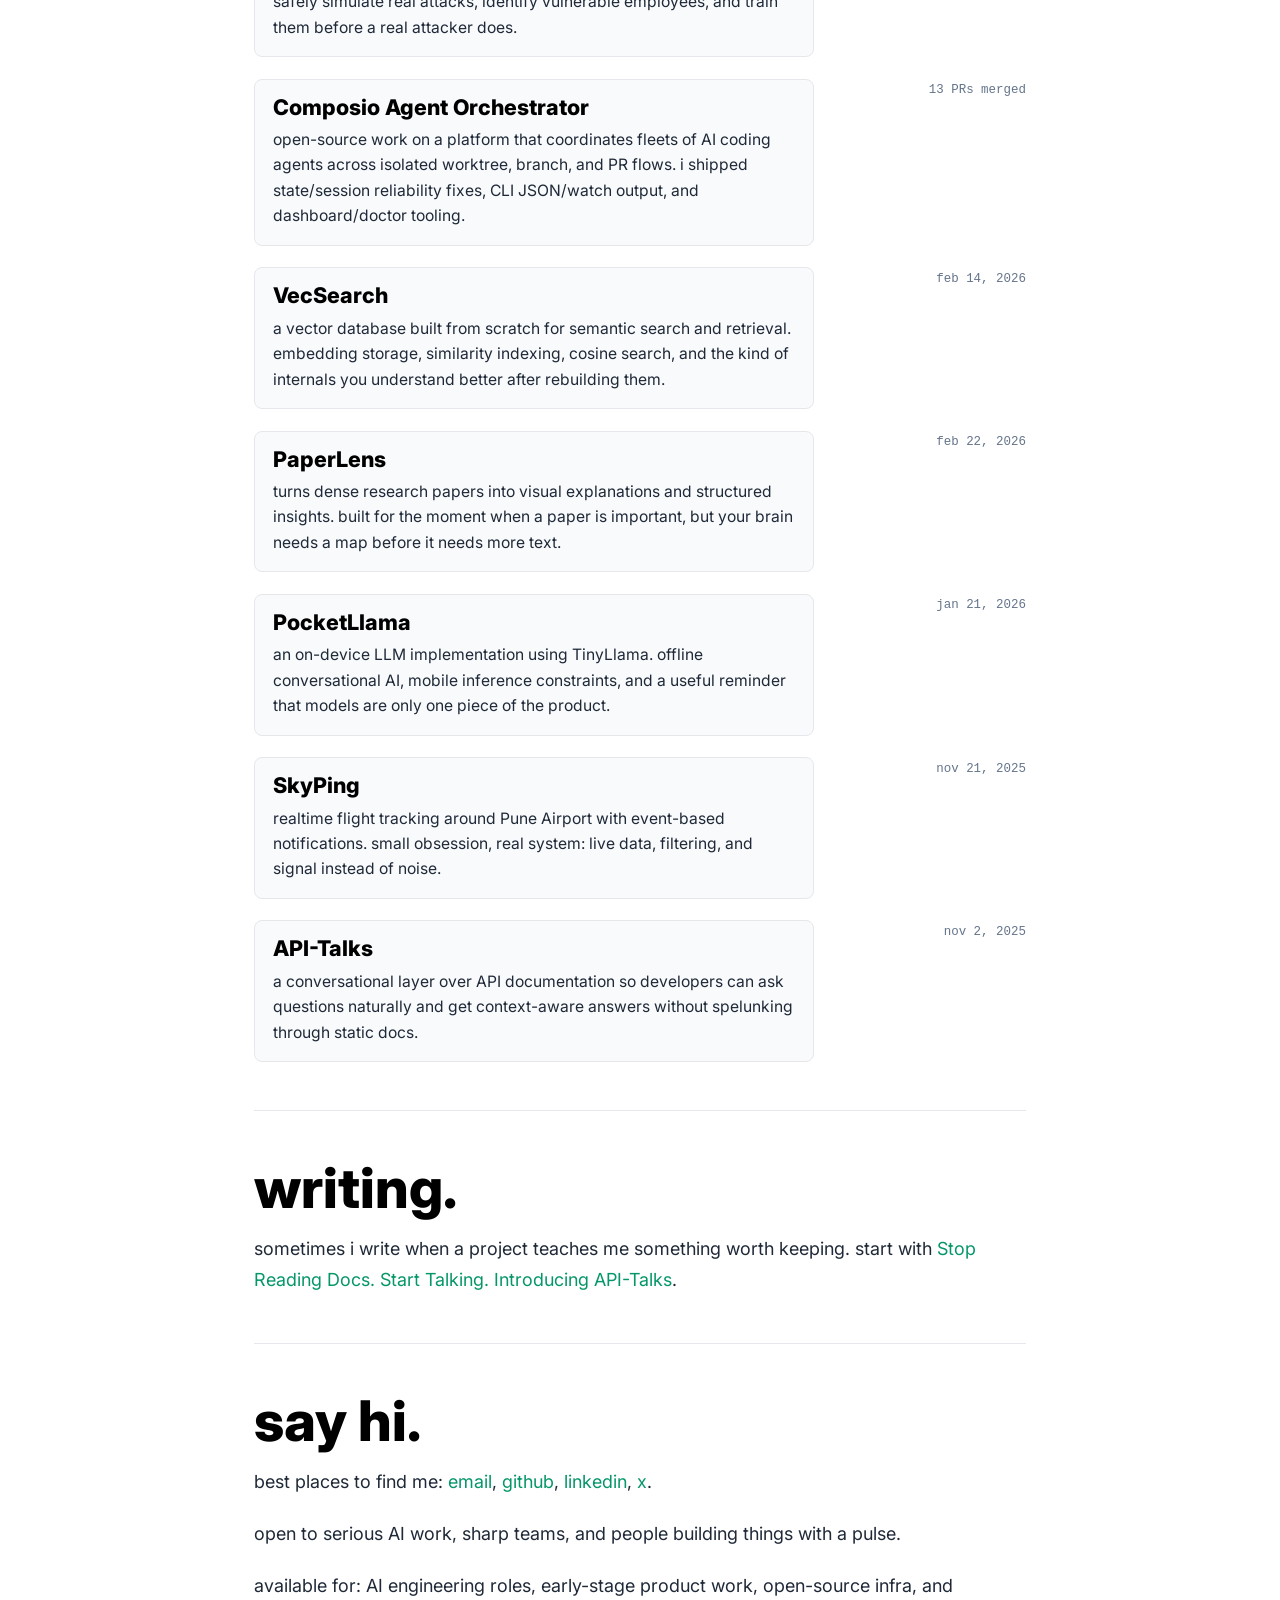
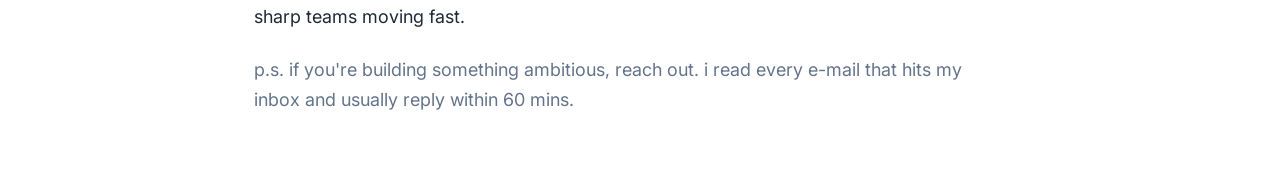
==== commit 22d2ddec: "tighten contact response copy" ====
--- a/index.html
+++ b/index.html
@@ -201,7 +201,7 @@
             </p>
             <p>open to serious AI work, sharp teams, and people building things with a pulse.</p>
             <p>available for: AI engineering roles, early-stage product work, open-source infra, and sharp teams moving fast.</p>
-            <p class="contact-note">p.s. if you&apos;re building something ambitious, reach out. i read every thoughtful note and usually reply within 12 hours.</p>
+            <p class="contact-note">p.s. if you&apos;re building something ambitious, reach out. i read every e-mail that hits my inbox and usually reply within 60 mins.</p>
         </section>
     </main>
 
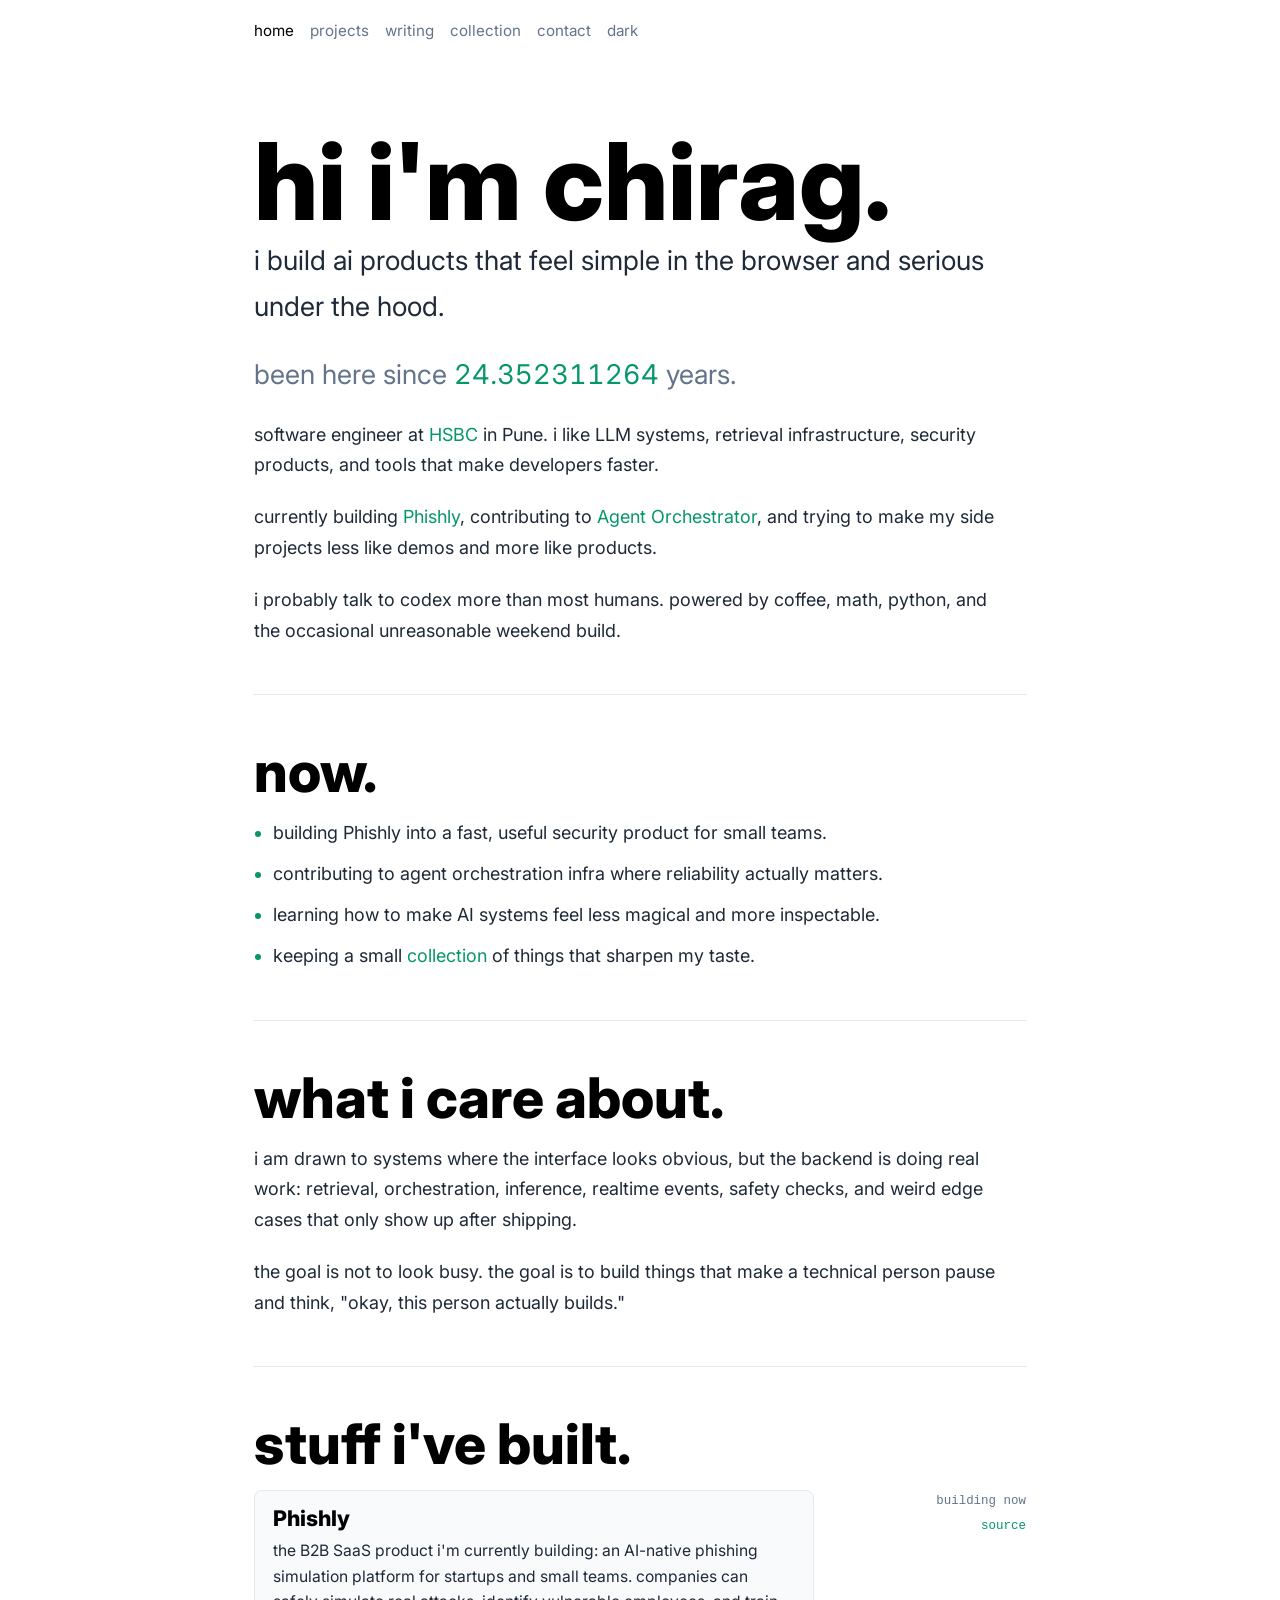
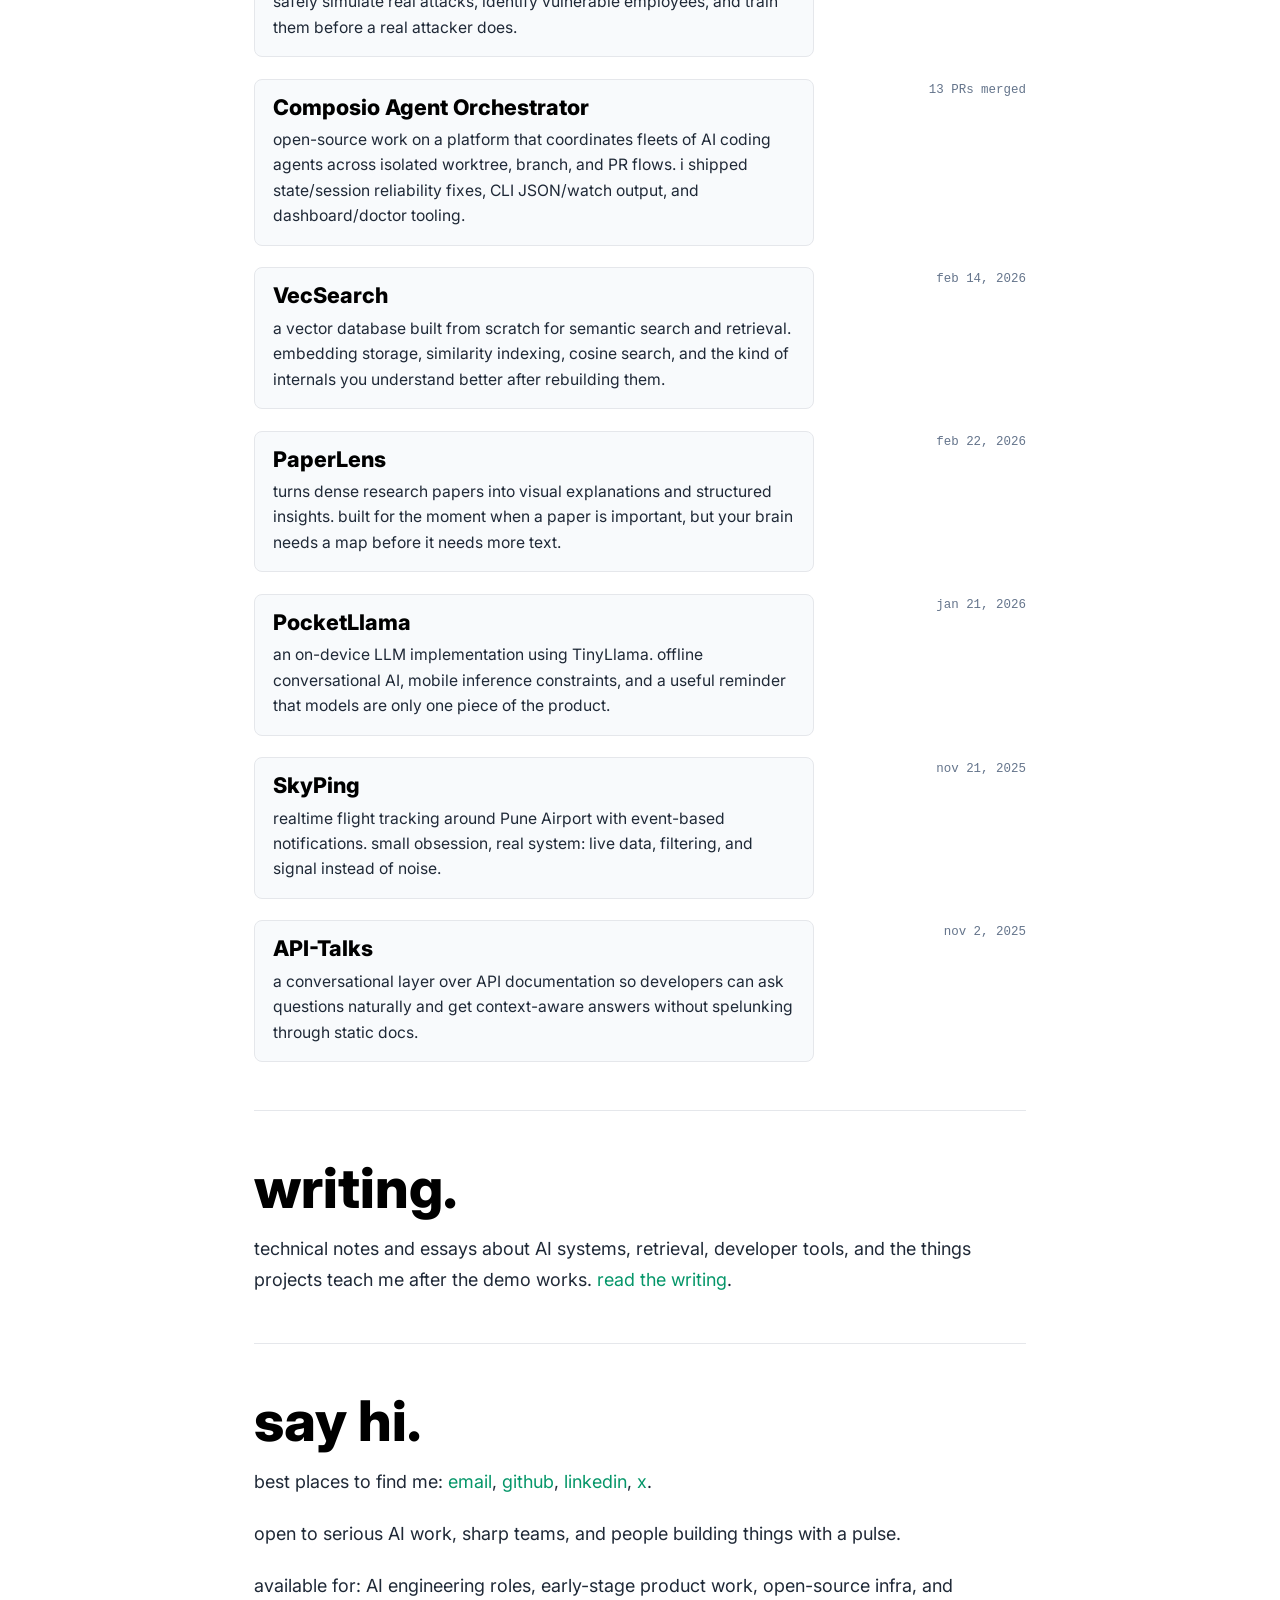
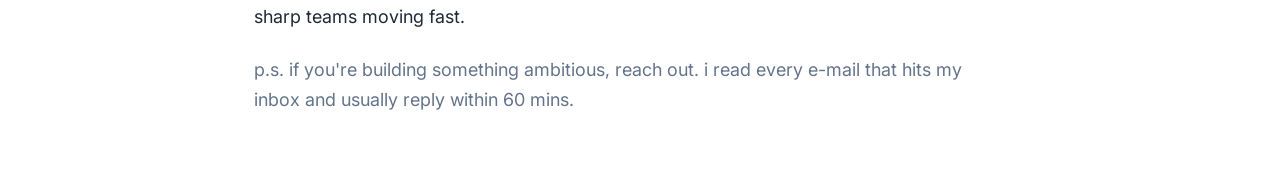
==== commit f30aac9b: "add writing page and clean article routes" ====
--- a/index.html
+++ b/index.html
@@ -16,13 +16,15 @@
     <meta name="twitter:description" content="I build practical AI products with real technical depth.">
     <meta name="twitter:creator" content="@iChiragArora">
 
+    <link rel="canonical" href="https://www.chiragarora.tech/">
+
     <title>Chirag Arora - AI Software Engineer</title>
     <link rel="icon" type="image/svg+xml" href="favicon.svg">
     <link rel="icon" type="image/png" href="favicon.png">
     <link rel="apple-touch-icon" href="favicon.png">
     <link rel="preconnect" href="https://fonts.googleapis.com">
     <link rel="preconnect" href="https://fonts.gstatic.com" crossorigin>
-    <link href="https://fonts.googleapis.com/css2?family=Inter:wght@400;500;600;700;800;900&display=swap" rel="stylesheet">
+    <link href="https://fonts.googleapis.com/css2?family=Inter:wght@400;500;600;700;800;900&amp;display=swap" rel="stylesheet">
     <link rel="stylesheet" href="styles.css">
 </head>
 <body>
@@ -31,10 +33,11 @@
 
     <header class="site-header">
         <nav class="nav" aria-label="Primary navigation">
-            <a href="index.html" aria-current="page">home</a>
-            <a href="#projects">projects</a>
-            <a href="collection.html">collection</a>
-            <a href="#contact">contact</a>
+            <a href="/" aria-current="page">home</a>
+            <a href="/#projects">projects</a>
+            <a href="/writing">writing</a>
+            <a href="/collection">collection</a>
+            <a href="/#contact">contact</a>
             <button class="theme-toggle" id="themeToggle" aria-label="Toggle theme">
                 <span class="theme-label">theme</span>
             </button>
@@ -68,7 +71,7 @@
                 <li>building Phishly into a fast, useful security product for small teams.</li>
                 <li>contributing to agent orchestration infra where reliability actually matters.</li>
                 <li>learning how to make AI systems feel less magical and more inspectable.</li>
-                <li>keeping a small <a href="collection.html">collection</a> of things that sharpen my taste.</li>
+                <li>keeping a small <a href="/collection">collection</a> of things that sharpen my taste.</li>
             </ul>
         </section>
 
@@ -183,8 +186,8 @@
         <section id="writing" aria-label="Writing">
             <h2>writing.</h2>
             <p>
-                sometimes i write when a project teaches me something worth keeping.
-                start with <a href="https://medium.com/@chiragarora1831/stop-reading-docs-start-talking-introducing-api-talks-6054b55aecd1" target="_blank" rel="noopener noreferrer">Stop Reading Docs. Start Talking. Introducing API-Talks</a>.
+                technical notes and essays about AI systems, retrieval, developer tools, and the things projects teach me after the demo works.
+                <a href="/writing">read the writing</a>.
             </p>
         </section>
 
--- a/styles.css
+++ b/styles.css
@@ -310,6 +310,193 @@
     color: var(--muted-color);
 }
 
+.writing-page .hero h1 {
+    max-width: 12ch;
+}
+
+.writing-page .hero p:last-child {
+    margin-bottom: 0;
+}
+
+.writing-list {
+    list-style: none;
+    border-top: 1px solid var(--border-color);
+}
+
+.writing-entry {
+    border-bottom: 1px solid var(--border-color);
+}
+
+.writing-entry > a {
+    display: grid;
+    grid-template-columns: minmax(0, 1fr) auto;
+    gap: 0.45rem 1.5rem;
+    padding: 1.4rem 0;
+    color: var(--text-color);
+}
+
+.writing-entry > a:hover {
+    text-decoration: none;
+}
+
+.writing-entry > a:hover .writing-title {
+    color: var(--link-color);
+}
+
+.writing-title {
+    color: var(--heading-color);
+    font-size: 1.2rem;
+    font-weight: 700;
+    line-height: 1.3;
+    transition: color var(--transition);
+}
+
+.writing-date,
+.essay-meta,
+.essay-kicker {
+    color: var(--muted-color);
+    font-family: var(--font-mono);
+    font-size: 0.78rem;
+    letter-spacing: 0.01em;
+}
+
+.writing-summary {
+    grid-column: 1 / -1;
+    max-width: 66ch;
+    margin: 0;
+    color: var(--muted-color);
+    font-size: 0.95rem;
+    line-height: 1.65;
+}
+
+.writing-status {
+    margin-top: 1.5rem;
+    color: var(--muted-color);
+    font-size: 0.9rem;
+}
+
+.essay-page {
+    max-width: 760px;
+}
+
+.essay-header {
+    padding: 1rem 0 0.75rem;
+}
+
+.essay-kicker {
+    display: inline-block;
+    margin-bottom: 1.25rem;
+}
+
+.essay-header h1 {
+    max-width: 13ch;
+    margin-bottom: 1.25rem;
+    font-size: clamp(2.8rem, 8vw, 5.1rem);
+}
+
+.essay-dek {
+    color: var(--muted-color);
+    font-size: clamp(1.15rem, 2.6vw, 1.4rem);
+    line-height: 1.55;
+}
+
+.essay-meta {
+    display: flex;
+    flex-wrap: wrap;
+    gap: 0.45rem 0.75rem;
+}
+
+.essay-toc {
+    margin: 2.5rem 0 3rem;
+    padding: 1rem 1.15rem;
+    background: var(--card-color);
+    border: 1px solid var(--border-color);
+    border-radius: 8px;
+}
+
+.essay-toc h2 {
+    margin-bottom: 0.65rem;
+    font-family: var(--font-mono);
+    font-size: 0.8rem;
+    font-weight: 600;
+    letter-spacing: 0.03em;
+    text-transform: uppercase;
+}
+
+.essay-toc ol {
+    display: grid;
+    gap: 0.3rem;
+    padding-left: 1.2rem;
+    font-size: 0.9rem;
+}
+
+.essay-body {
+    font-size: 1.03rem;
+}
+
+.essay-body h2 {
+    margin: 3.5rem 0 1.1rem;
+    scroll-margin-top: 5rem;
+    font-size: clamp(1.75rem, 4vw, 2.5rem);
+}
+
+.essay-body h3 {
+    margin: 2.25rem 0 0.8rem;
+    scroll-margin-top: 5rem;
+}
+
+.essay-body ul,
+.essay-body ol {
+    display: grid;
+    gap: 0.45rem;
+    max-width: 66ch;
+    margin: 0 0 1.5rem 1.25rem;
+}
+
+.essay-body blockquote {
+    margin: 2rem 0;
+    padding-left: 1.25rem;
+    color: var(--muted-color);
+    border-left: 3px solid var(--link-color);
+    font-size: 1.08rem;
+}
+
+.essay-body blockquote p:last-child {
+    margin-bottom: 0;
+}
+
+code {
+    padding: 0.12em 0.32em;
+    background: var(--card-color);
+    border: 1px solid var(--border-color);
+    border-radius: 4px;
+    font-family: var(--font-mono);
+    font-size: 0.86em;
+}
+
+pre {
+    max-width: 100%;
+    margin: 2rem 0;
+    padding: 1rem 1.1rem;
+    overflow-x: auto;
+    background: var(--card-color);
+    border: 1px solid var(--border-color);
+    border-radius: 8px;
+    line-height: 1.55;
+}
+
+pre code {
+    padding: 0;
+    background: transparent;
+    border: 0;
+}
+
+.essay-footer {
+    margin-top: 4rem;
+    padding-top: 1.5rem;
+    border-top: 1px solid var(--border-color);
+}
+
 @media (max-width: 720px) {
     body {
         font-size: 17px;
@@ -319,6 +506,11 @@
         padding-inline: 1rem;
     }
 
+    .nav {
+        gap: 0.55rem 0.75rem;
+        font-size: 0.86rem;
+    }
+
     .page {
         padding: 2.4rem 1rem 4rem;
     }
@@ -344,4 +536,33 @@
         align-items: flex-start;
         text-align: left;
     }
-}
+
+    .writing-entry > a {
+        grid-template-columns: 1fr;
+        gap: 0.35rem;
+    }
+
+    .writing-date {
+        grid-row: 1;
+    }
+
+    .writing-summary {
+        grid-column: 1;
+    }
+
+    .essay-header h1 {
+        font-size: clamp(2.65rem, 13vw, 4.2rem);
+    }
+}
+
+@media (prefers-reduced-motion: reduce) {
+    html {
+        scroll-behavior: auto;
+    }
+
+    *,
+    *::before,
+    *::after {
+        transition-duration: 0.01ms !important;
+    }
+}
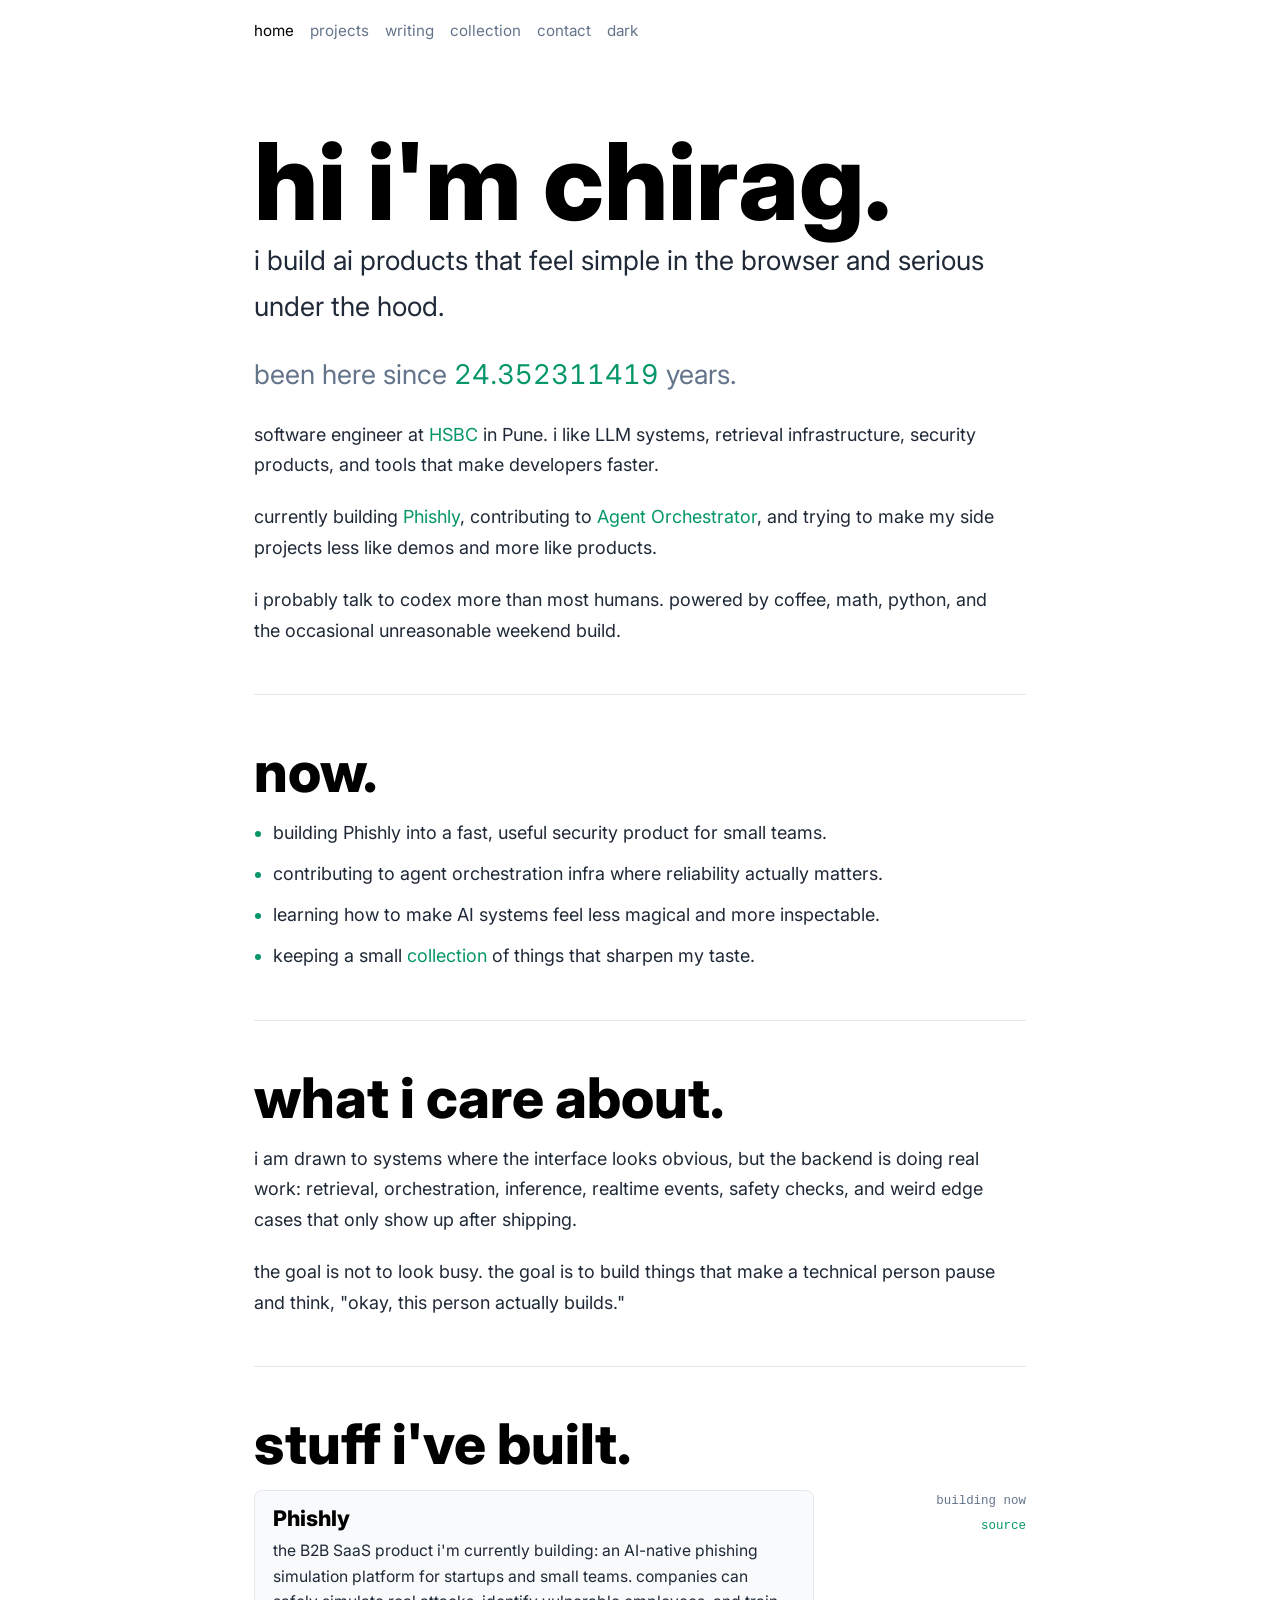
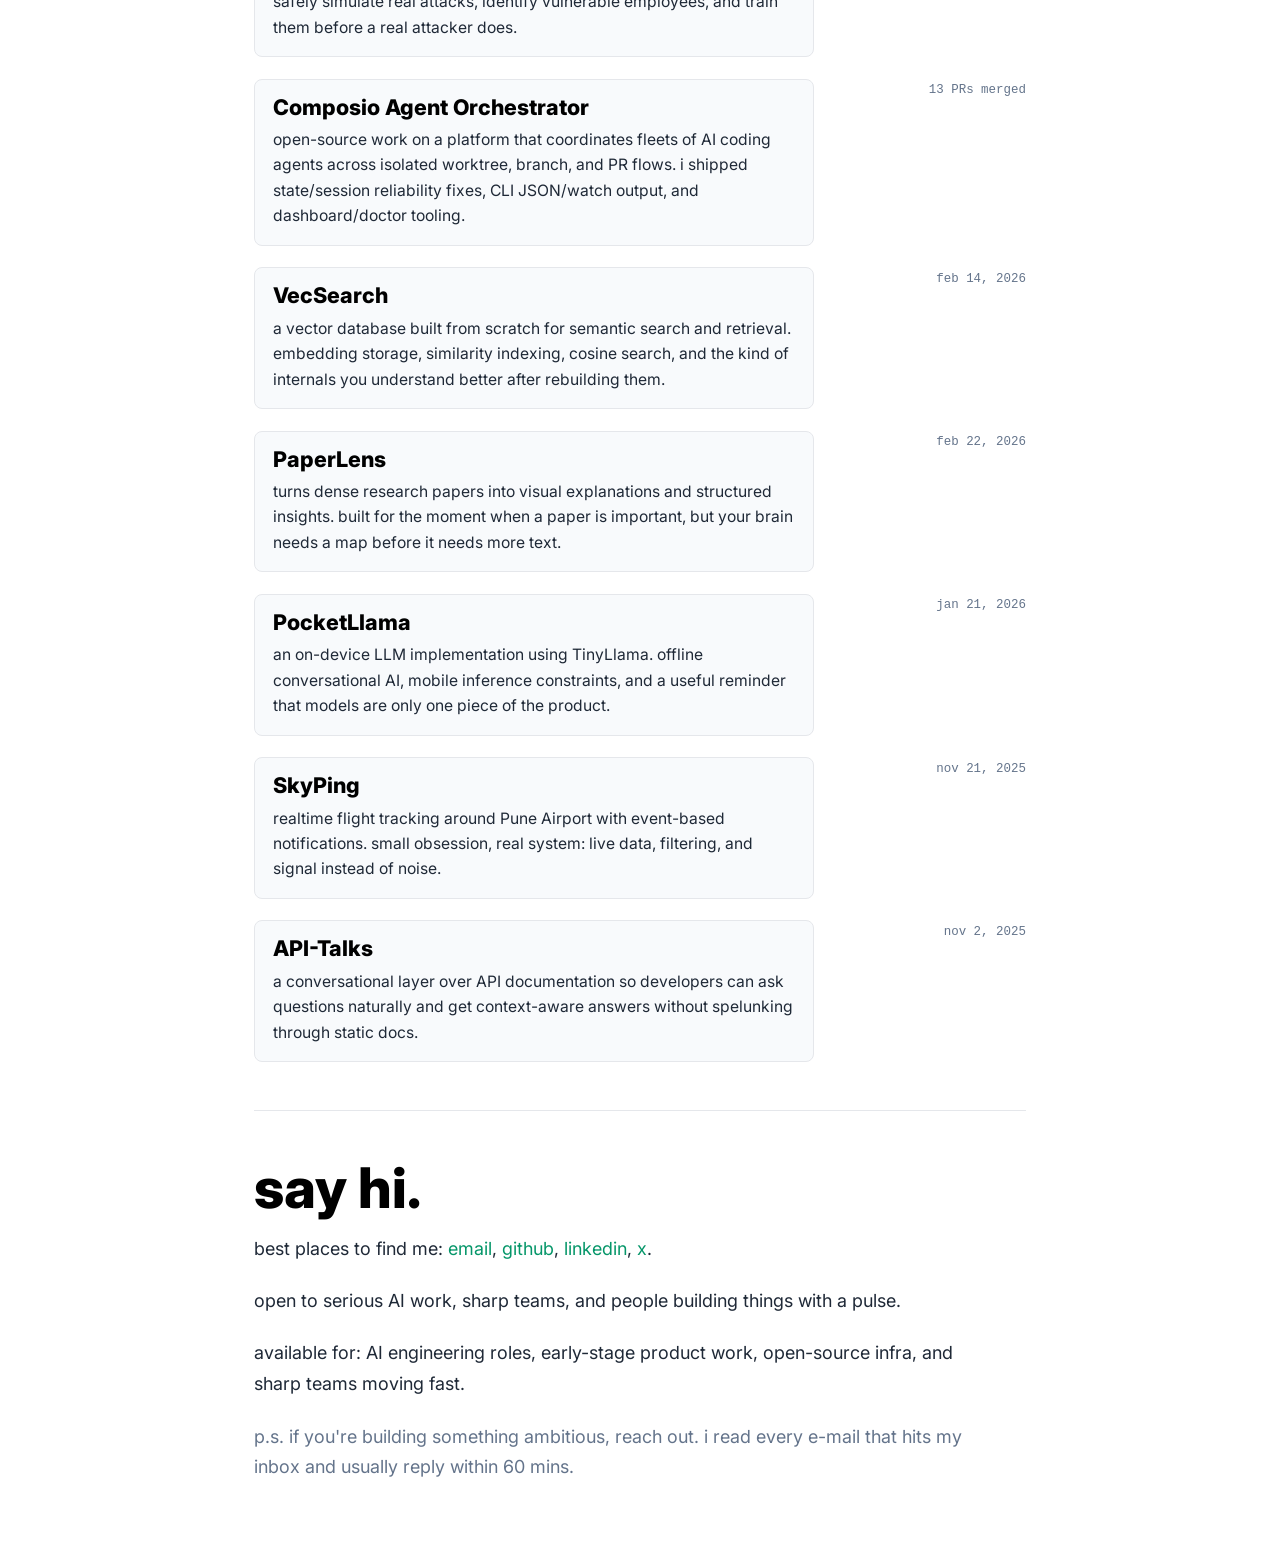
==== commit 6da182c7: "simplify writing page and refresh favicon" ====
--- a/index.html
+++ b/index.html
@@ -19,9 +19,8 @@
     <link rel="canonical" href="https://www.chiragarora.tech/">
 
     <title>Chirag Arora - AI Software Engineer</title>
-    <link rel="icon" type="image/svg+xml" href="favicon.svg">
-    <link rel="icon" type="image/png" href="favicon.png">
-    <link rel="apple-touch-icon" href="favicon.png">
+    <link rel="icon" type="image/png" sizes="512x512" href="/favicon.png?v=2">
+    <link rel="apple-touch-icon" href="/favicon.png?v=2">
     <link rel="preconnect" href="https://fonts.googleapis.com">
     <link rel="preconnect" href="https://fonts.gstatic.com" crossorigin>
     <link href="https://fonts.googleapis.com/css2?family=Inter:wght@400;500;600;700;800;900&amp;display=swap" rel="stylesheet">
@@ -183,16 +182,6 @@
 
         <hr>
 
-        <section id="writing" aria-label="Writing">
-            <h2>writing.</h2>
-            <p>
-                technical notes and essays about AI systems, retrieval, developer tools, and the things projects teach me after the demo works.
-                <a href="/writing">read the writing</a>.
-            </p>
-        </section>
-
-        <hr>
-
         <section id="contact" aria-label="Contact">
             <h2>say hi.</h2>
             <p>
--- a/styles.css
+++ b/styles.css
@@ -310,28 +310,38 @@
     color: var(--muted-color);
 }
 
-.writing-page .hero h1 {
+.writing-page {
+    max-width: 720px;
+    padding-top: 5rem;
+}
+
+.writing-intro {
+    margin-bottom: 2.5rem;
+}
+
+.writing-intro h1 {
     max-width: 12ch;
-}
-
-.writing-page .hero p:last-child {
+    margin-bottom: 0.75rem;
+    font-size: clamp(3rem, 8vw, 4.8rem);
+}
+
+.writing-intro p {
     margin-bottom: 0;
+    color: var(--muted-color);
+    font-size: 1.05rem;
 }
 
 .writing-list {
+    display: grid;
+    gap: 0.25rem;
     list-style: none;
-    border-top: 1px solid var(--border-color);
-}
-
-.writing-entry {
-    border-bottom: 1px solid var(--border-color);
 }
 
 .writing-entry > a {
     display: grid;
     grid-template-columns: minmax(0, 1fr) auto;
     gap: 0.45rem 1.5rem;
-    padding: 1.4rem 0;
+    padding: 1.15rem 0;
     color: var(--text-color);
 }
 
@@ -367,12 +377,6 @@
     color: var(--muted-color);
     font-size: 0.95rem;
     line-height: 1.65;
-}
-
-.writing-status {
-    margin-top: 1.5rem;
-    color: var(--muted-color);
-    font-size: 0.9rem;
 }
 
 .essay-page {
@@ -553,6 +557,10 @@
     .essay-header h1 {
         font-size: clamp(2.65rem, 13vw, 4.2rem);
     }
+
+    .writing-page {
+        padding-top: 3.5rem;
+    }
 }
 
 @media (prefers-reduced-motion: reduce) {
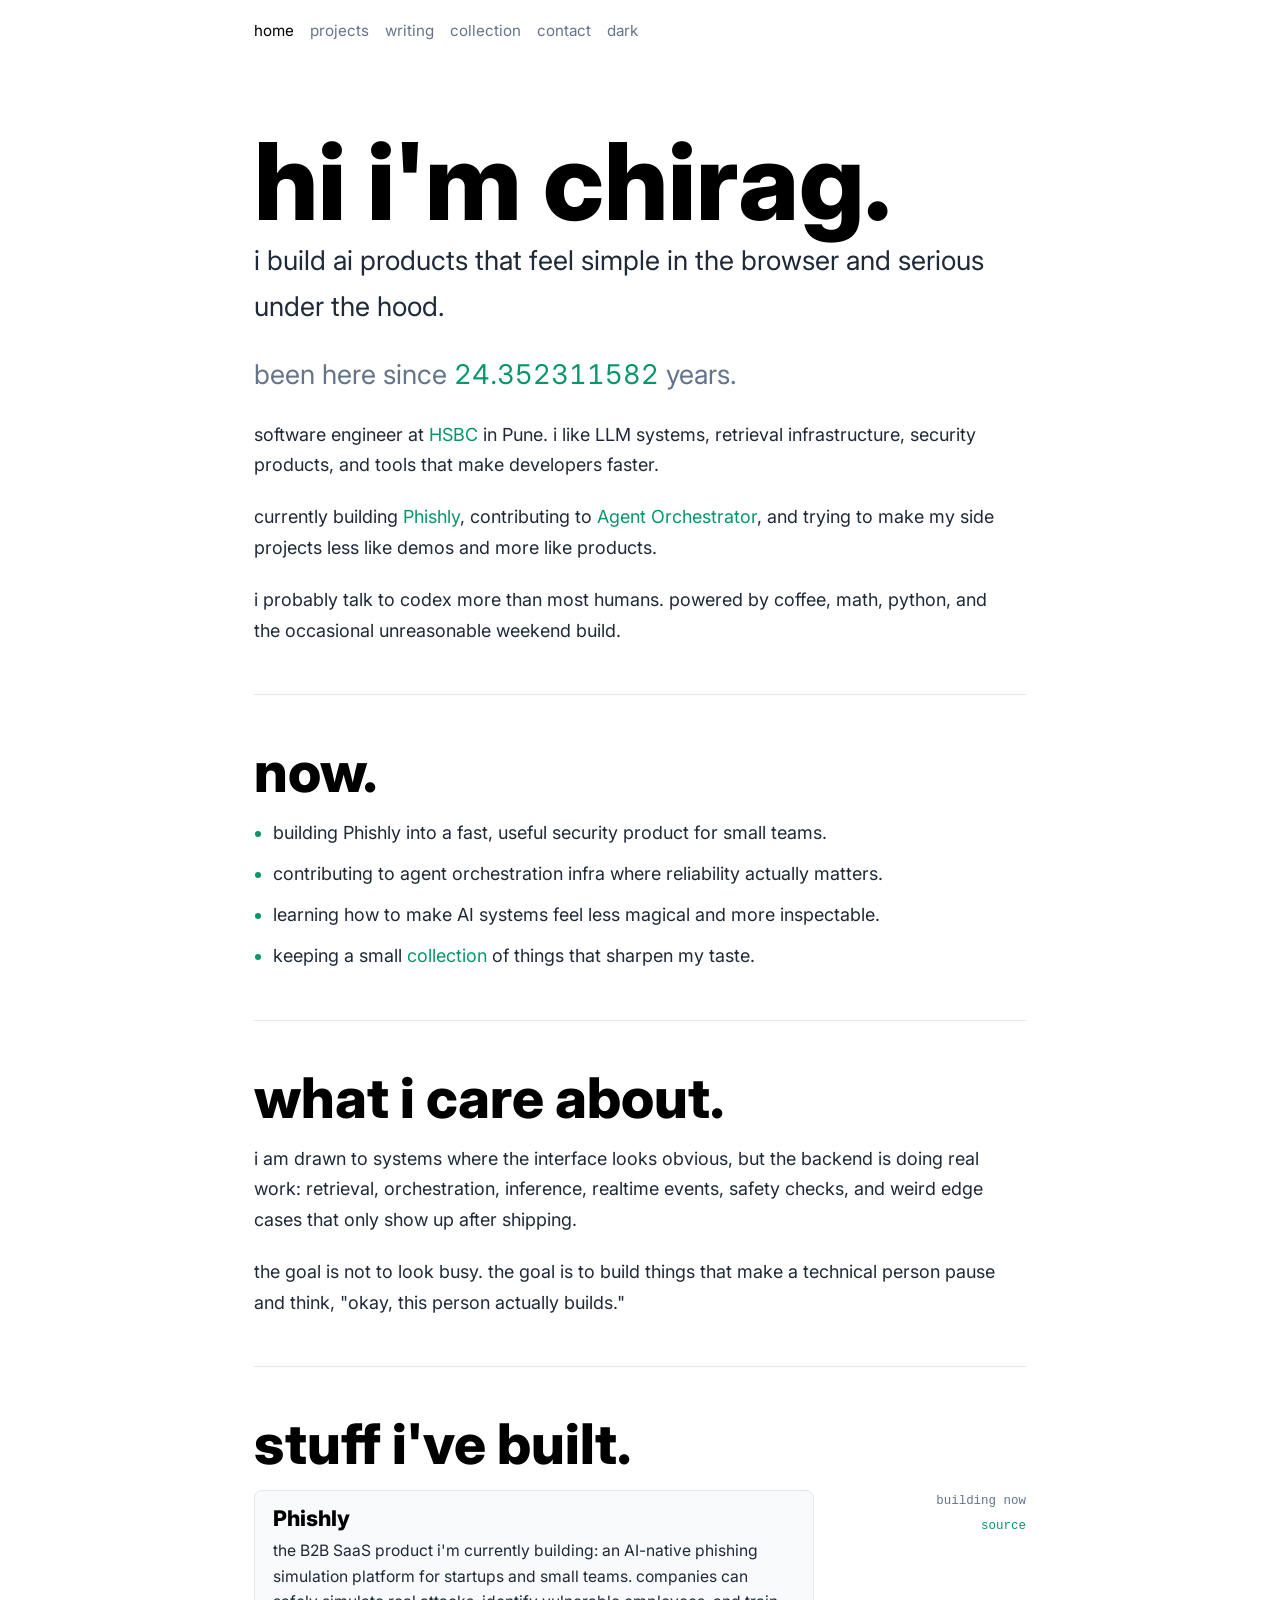
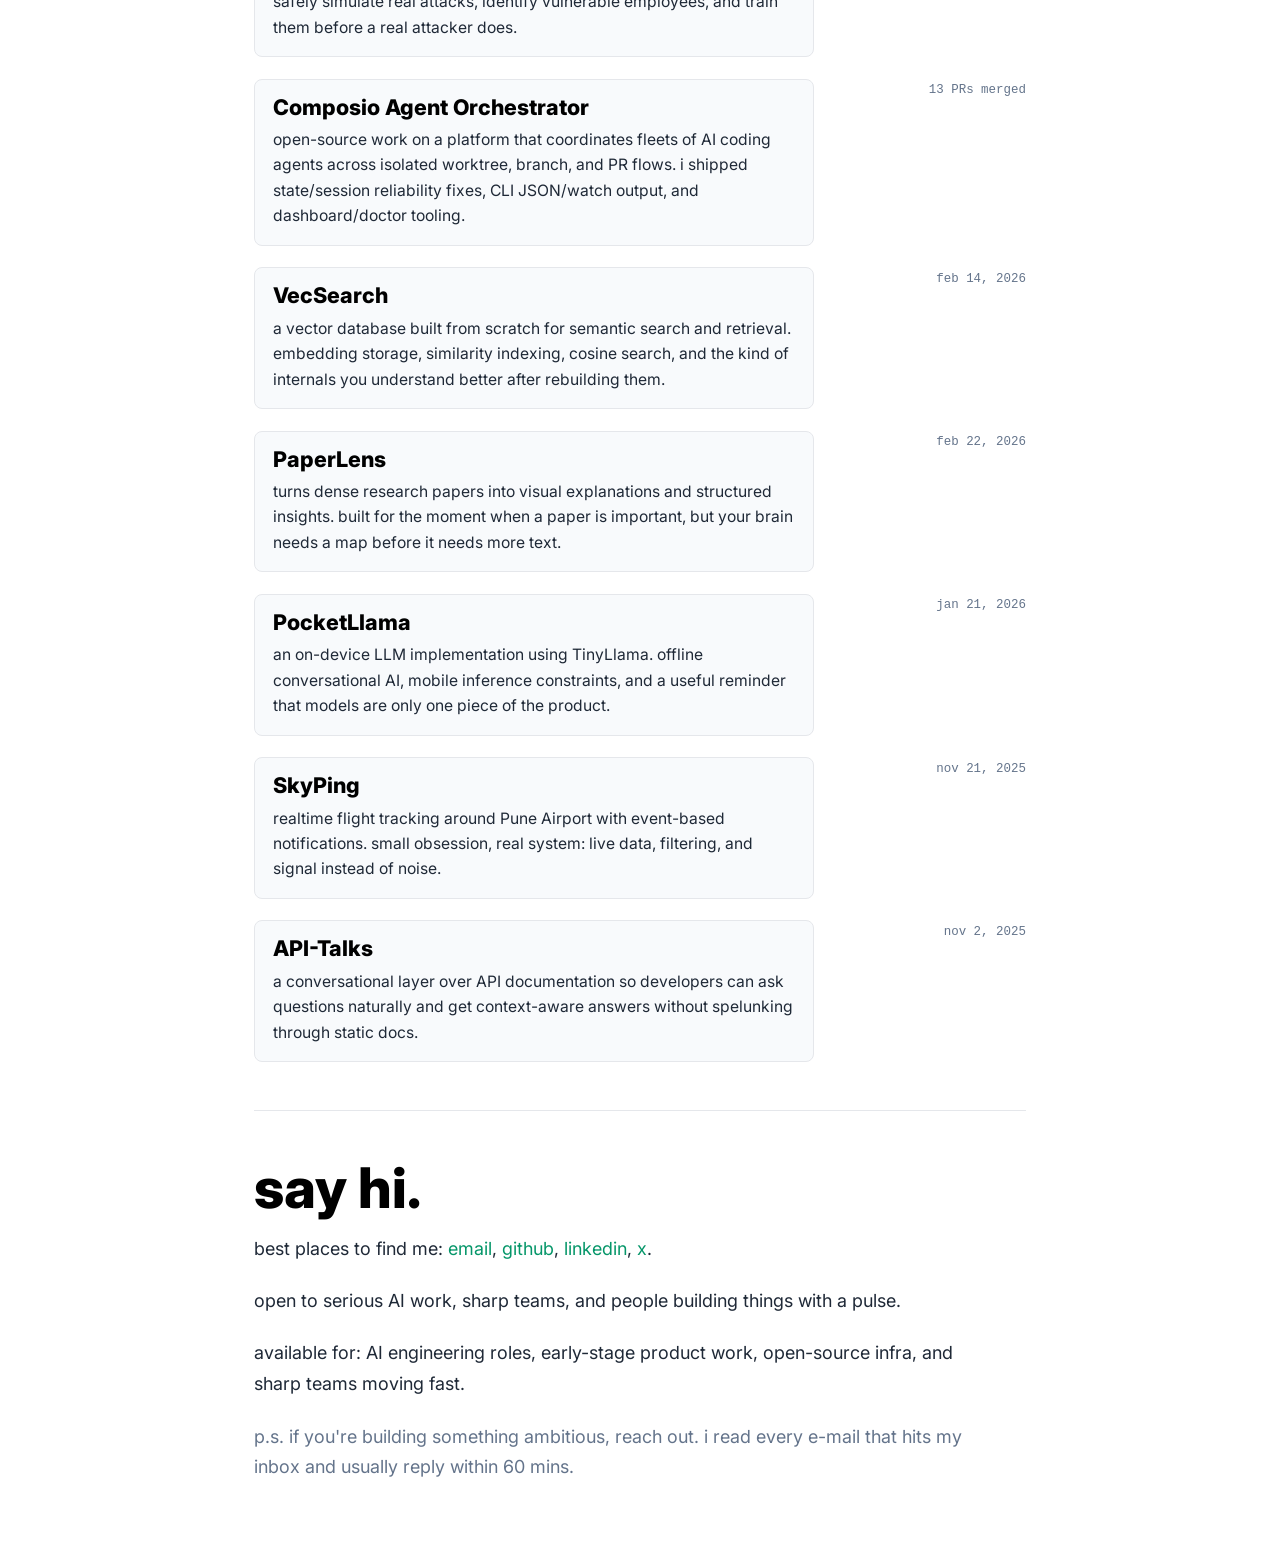
==== commit 8f429b98: "simplify homepage title" ====
--- a/index.html
+++ b/index.html
@@ -18,7 +18,7 @@
 
     <link rel="canonical" href="https://www.chiragarora.tech/">
 
-    <title>Chirag Arora - AI Software Engineer</title>
+    <title>Chirag Arora</title>
     <link rel="icon" type="image/png" sizes="512x512" href="/favicon.png?v=2">
     <link rel="apple-touch-icon" href="/favicon.png?v=2">
     <link rel="preconnect" href="https://fonts.googleapis.com">
